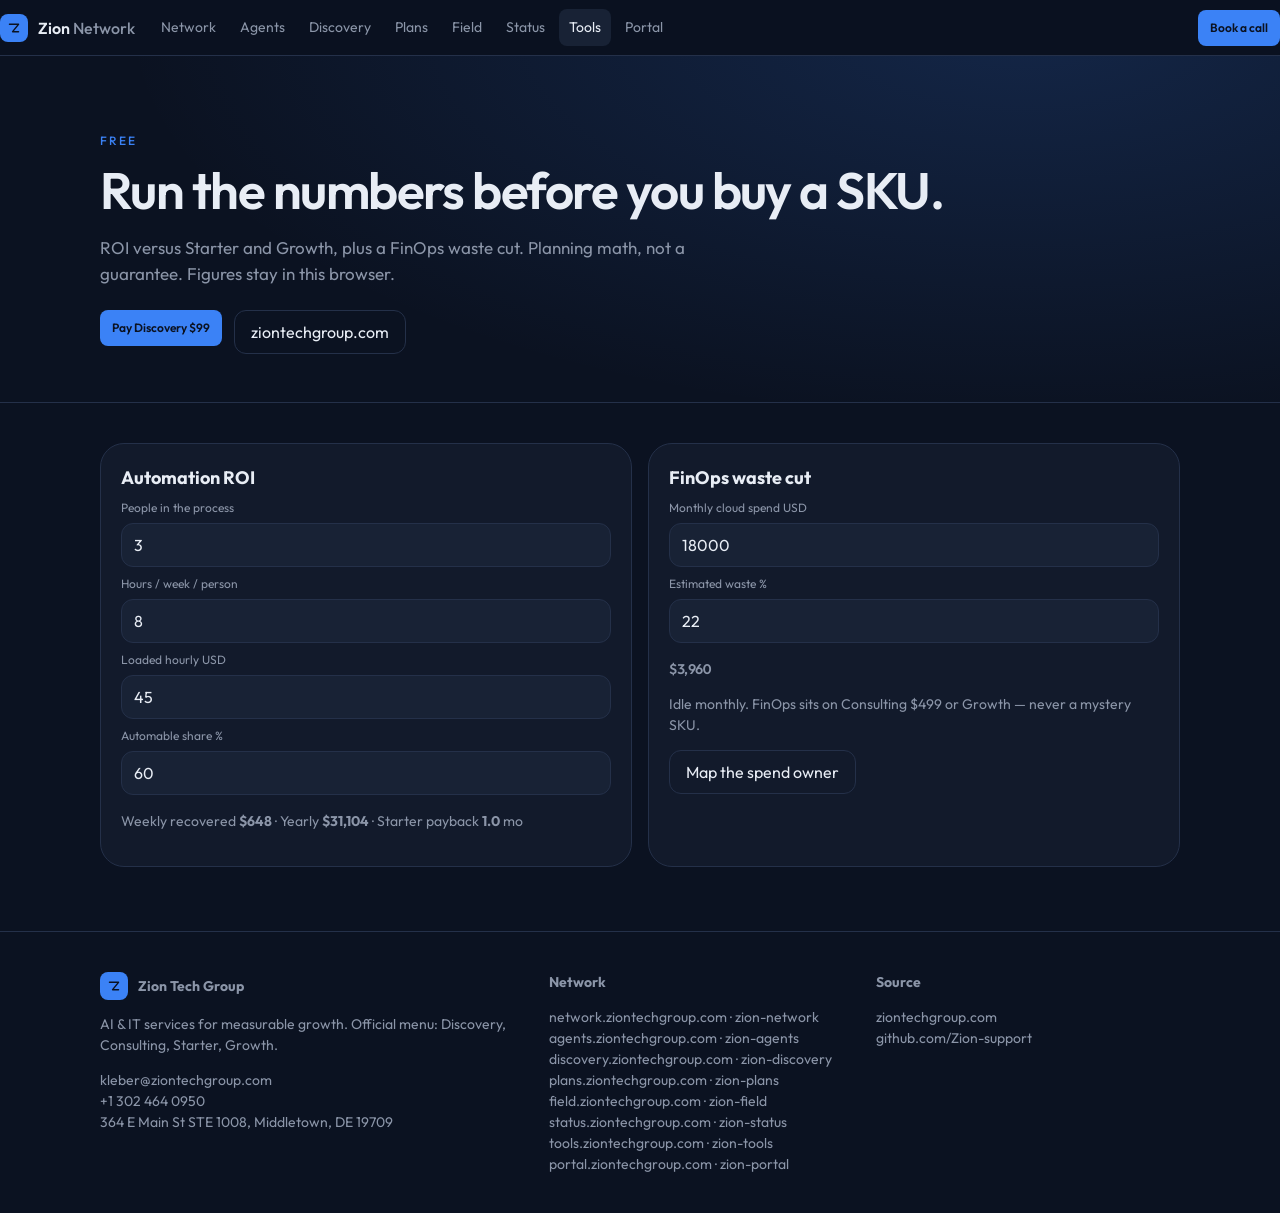
==== index.html @ a5b5c7e8 "Publish zion-tools GitHub Pages site and network interlinks." ====
<!DOCTYPE html>
<html lang="en">
<head>
  <meta charset="utf-8"/>
  <meta name="viewport" content="width=device-width, initial-scale=1"/>
  <title>Zion Tools · Zion Tech Group</title>
  <meta name="description" content="ROI versus Starter and Growth, plus a FinOps waste cut. Planning math, not a guarantee. Figures stay in this browser."/>
  <meta name="theme-color" content="#0b1221"/>
  <link rel="icon" href="./favicon.svg"/>
  <link rel="preconnect" href="https://fonts.googleapis.com"/>
  <link rel="stylesheet" href="https://fonts.googleapis.com/css2?family=IBM+Plex+Mono:wght@400;500&family=Outfit:wght@400;500;600&display=swap"/>
  <link rel="stylesheet" href="./assets/zion.css"/>
  <link rel="canonical" href="https://tools.ziontechgroup.com/"/>
</head>
<body>
<header class="top">
  <a class="brand" href="https://ziontechgroup.com/zion-network/"><span class="z" aria-hidden="true"><svg viewBox="0 0 32 32" fill="none"><path d="M8 9.5h16l-10.5 13H24" stroke="#0b1221" stroke-width="2.6" stroke-linejoin="round" stroke-linecap="round"/></svg></span><span>Zion <span style="color:var(--muted);font-weight:500">Network</span></span></a>
  <nav class="nav"><a class="" href="https://ziontechgroup.com/zion-network/">Network</a>
<a class="" href="https://ziontechgroup.com/zion-agents/">Agents</a>
<a class="" href="https://ziontechgroup.com/zion-discovery/">Discovery</a>
<a class="" href="https://ziontechgroup.com/zion-plans/">Plans</a>
<a class="" href="https://ziontechgroup.com/zion-field/">Field</a>
<a class="" href="https://ziontechgroup.com/zion-status/">Status</a>
<a class="active" href="https://ziontechgroup.com/zion-tools/">Tools</a>
<a class="" href="https://ziontechgroup.com/zion-portal/">Portal</a></nav>
  <span class="spacer"></span>
  <a class="cta" href="https://calendly.com/kleber-ziontechgroup" target="_blank" rel="noreferrer">Book a call</a>
</header>
<main>
  <section class="hero"><div class="wrap">
    <p class="kicker">Free</p>
    <h1>Run the numbers before you buy a SKU.</h1>
    <p class="lead">ROI versus Starter and Growth, plus a FinOps waste cut. Planning math, not a guarantee. Figures stay in this browser.</p>
    <div class="row">
      <a class="cta" href="https://buy.stripe.com/8x214o8NW35l5Xp3hm4ZG0b" target="_blank" rel="noreferrer">Pay Discovery $99</a>
      <a class="ghost" href="https://ziontechgroup.com" target="_blank" rel="noreferrer">ziontechgroup.com</a>
    </div>
  </div></section>
  <div class="wrap">
        <section class="grid g-2">
          <article class="card">
            <h3>Automation ROI</h3>
            <label>People in the process</label><input id="people" type="number" value="3"/>
            <label style="margin-top:8px">Hours / week / person</label><input id="hours" type="number" value="8"/>
            <label style="margin-top:8px">Loaded hourly USD</label><input id="rate" type="number" value="45"/>
            <label style="margin-top:8px">Automable share %</label><input id="cover" type="number" value="60"/>
            <p style="margin-top:16px">Weekly recovered <strong id="weekly">$648</strong> · Yearly <strong id="yearly">$31,104</strong> · Starter payback <strong id="payback">1.0</strong> mo</p>
          </article>
          <article class="card">
            <h3>FinOps waste cut</h3>
            <label>Monthly cloud spend USD</label><input id="spend" type="number" value="18000"/>
            <label style="margin-top:8px">Estimated waste %</label><input id="waste" type="number" value="22"/>
            <p class="price" id="idle" style="margin-top:16px">$3,960</p>
            <p>Idle monthly. FinOps sits on Consulting $499 or Growth — never a mystery SKU.</p>
            <a class="ghost" href="https://zion-support.github.io/zion-discovery/">Map the spend owner</a>
          </article>
        </section></div>
</main>
<footer><div class="wrap footgrid">
  <div>
    <div class="brand"><span class="z" aria-hidden="true"><svg viewBox="0 0 32 32" fill="none"><path d="M8 9.5h16l-10.5 13H24" stroke="#0b1221" stroke-width="2.6" stroke-linejoin="round" stroke-linecap="round"/></svg></span><strong>Zion Tech Group</strong></div>
    <p>AI & IT services for measurable growth. Official menu: Discovery, Consulting, Starter, Growth.</p>
    <p><a href="mailto:kleber@ziontechgroup.com">kleber@ziontechgroup.com</a><br>+1 302 464 0950<br>364 E Main St STE 1008, Middletown, DE 19709</p>
  </div>
  <div><strong>Network</strong><p><a href="https://ziontechgroup.com/zion-network/">network.ziontechgroup.com</a> · <a href="https://ziontechgroup.com/zion-network/">zion-network</a><br><a href="https://ziontechgroup.com/zion-agents/">agents.ziontechgroup.com</a> · <a href="https://ziontechgroup.com/zion-agents/">zion-agents</a><br><a href="https://ziontechgroup.com/zion-discovery/">discovery.ziontechgroup.com</a> · <a href="https://ziontechgroup.com/zion-discovery/">zion-discovery</a><br><a href="https://ziontechgroup.com/zion-plans/">plans.ziontechgroup.com</a> · <a href="https://ziontechgroup.com/zion-plans/">zion-plans</a><br><a href="https://ziontechgroup.com/zion-field/">field.ziontechgroup.com</a> · <a href="https://ziontechgroup.com/zion-field/">zion-field</a><br><a href="https://ziontechgroup.com/zion-status/">status.ziontechgroup.com</a> · <a href="https://ziontechgroup.com/zion-status/">zion-status</a><br><a href="https://ziontechgroup.com/zion-tools/">tools.ziontechgroup.com</a> · <a href="https://ziontechgroup.com/zion-tools/">zion-tools</a><br><a href="https://ziontechgroup.com/zion-portal/">portal.ziontechgroup.com</a> · <a href="https://ziontechgroup.com/zion-portal/">zion-portal</a></p></div>
  <div><strong>Source</strong><p><a href="https://ziontechgroup.com">ziontechgroup.com</a><br>
  <a href="https://github.com/Zion-support">github.com/Zion-support</a></p></div>
</div></footer>
<script src="./assets/zion.js"></script>
</body>
</html>
---- assets/zion.css ----
:root {
  --bg: #0b1221;
  --surface: #121a2b;
  --elevated: #182235;
  --fg: #e8edf5;
  --muted: #8b95a8;
  --subtle: #6b7589;
  --accent: #3b82f6;
  --accent-fg: #0b1221;
  --border: #243049;
  --ok: #3d9a7a;
  --warn: #c4a35a;
  --radius: 16px;
  --font: "Outfit", ui-sans-serif, system-ui, sans-serif;
  --mono: "IBM Plex Mono", ui-monospace, monospace;
}
* { box-sizing: border-box; }
html, body { margin: 0; background: var(--bg); color: var(--fg); font-family: var(--font); line-height: 1.5; }
a { color: inherit; text-decoration: none; }
a:hover { color: var(--fg); }
img { max-width: 100%; }
button, [role="button"] { cursor: pointer; font-family: inherit; }
.wrap { max-width: 1120px; margin: 0 auto; padding: 0 20px; }
.top {
  position: sticky; top: 0; z-index: 20;
  display: flex; align-items: center; gap: 16px;
  height: 56px; border-bottom: 1px solid var(--border);
  background: color-mix(in oklab, var(--bg) 90%, transparent);
  backdrop-filter: blur(10px);
}
.brand { display: flex; align-items: center; gap: 10px; font-weight: 600; }
.brand .z {
  width: 28px; height: 28px; border-radius: 8px; background: var(--accent);
  display: grid; place-items: center;
}
.brand .z svg { width: 18px; height: 18px; }
.nav { display: flex; gap: 4px; flex-wrap: wrap; }
.nav a {
  color: var(--muted); font-size: 14px; padding: 8px 10px; border-radius: 8px;
}
.nav a:hover, .nav a.active { color: var(--fg); background: var(--elevated); }
.spacer { margin-left: auto; }
.lang, .cta {
  height: 36px; border-radius: 8px; border: 1px solid var(--border);
  background: transparent; color: var(--muted); padding: 0 12px; font-size: 12px;
}
.cta { background: var(--accent); color: var(--accent-fg); border: 0; font-weight: 600; display: inline-flex; align-items: center; }
.hero {
  padding: 64px 0 48px;
  border-bottom: 1px solid var(--border);
  background: radial-gradient(900px 400px at 80% -10%, color-mix(in oklab, var(--accent) 18%, transparent), transparent);
}
.kicker { color: var(--accent); font-size: 12px; letter-spacing: 0.16em; text-transform: uppercase; font-weight: 500; }
h1 { font-size: clamp(2rem, 4vw, 3.4rem); line-height: 1.1; letter-spacing: -0.03em; margin: 12px 0; font-weight: 600; }
.lead { max-width: 640px; color: var(--muted); font-size: 17px; }
.row { display: flex; flex-wrap: wrap; gap: 12px; margin-top: 24px; }
.grid { display: grid; gap: 16px; margin: 40px 0; }
.g-2 { grid-template-columns: repeat(auto-fit, minmax(240px, 1fr)); }
.g-3 { grid-template-columns: repeat(auto-fit, minmax(220px, 1fr)); }
.g-4 { grid-template-columns: repeat(auto-fit, minmax(200px, 1fr)); }
.card {
  background: var(--surface); border: 1px solid var(--border);
  border-radius: 24px; padding: 20px;
}
.card h3 { margin: 0 0 8px; font-size: 18px; }
.card p, .card li { color: var(--muted); font-size: 14px; }
.price { font-size: 32px; font-weight: 600; letter-spacing: -0.03em; font-variant-numeric: tabular-nums; }
.badge {
  display: inline-flex; align-items: center; gap: 6px;
  border: 1px solid var(--border); border-radius: 999px;
  padding: 4px 10px; font-size: 12px; color: var(--muted);
}
.badge.ok { color: var(--ok); border-color: color-mix(in oklab, var(--ok) 30%, transparent); }
.dot { width: 6px; height: 6px; border-radius: 99px; background: var(--ok); }
footer { border-top: 1px solid var(--border); margin-top: 64px; padding: 40px 0 24px; color: var(--muted); font-size: 14px; }
footer a { color: var(--muted); }
footer a:hover { color: var(--fg); }
.footgrid { display: grid; gap: 24px; grid-template-columns: 1.4fr 1fr 1fr; }
label { display: block; font-size: 12px; color: var(--muted); margin-bottom: 6px; }
input, select, textarea {
  width: 100%; height: 44px; border-radius: 12px; border: 1px solid var(--border);
  background: var(--elevated); color: var(--fg); padding: 0 12px; font: inherit;
}
textarea { height: 96px; padding: 10px 12px; }
.mono { font-family: var(--mono); font-size: 12px; color: var(--subtle); }
table { width: 100%; border-collapse: collapse; font-size: 14px; }
th { text-align: left; font-size: 12px; color: var(--subtle); text-transform: uppercase; letter-spacing: 0.08em; padding: 12px 16px; }
td { padding: 12px 16px; border-top: 1px solid var(--border); }
.tablewrap { overflow: auto; border: 1px solid var(--border); border-radius: 24px; }
.actions { display: flex; flex-wrap: wrap; gap: 8px; margin-top: 16px; }
.ghost { background: transparent; color: var(--fg); border: 1px solid var(--border); height: 44px; border-radius: 12px; padding: 0 16px; display: inline-flex; align-items: center; }
@media (max-width: 800px) {
  .nav { display: none; }
  .footgrid { grid-template-columns: 1fr; }
  .top { padding: 0 8px; }
}
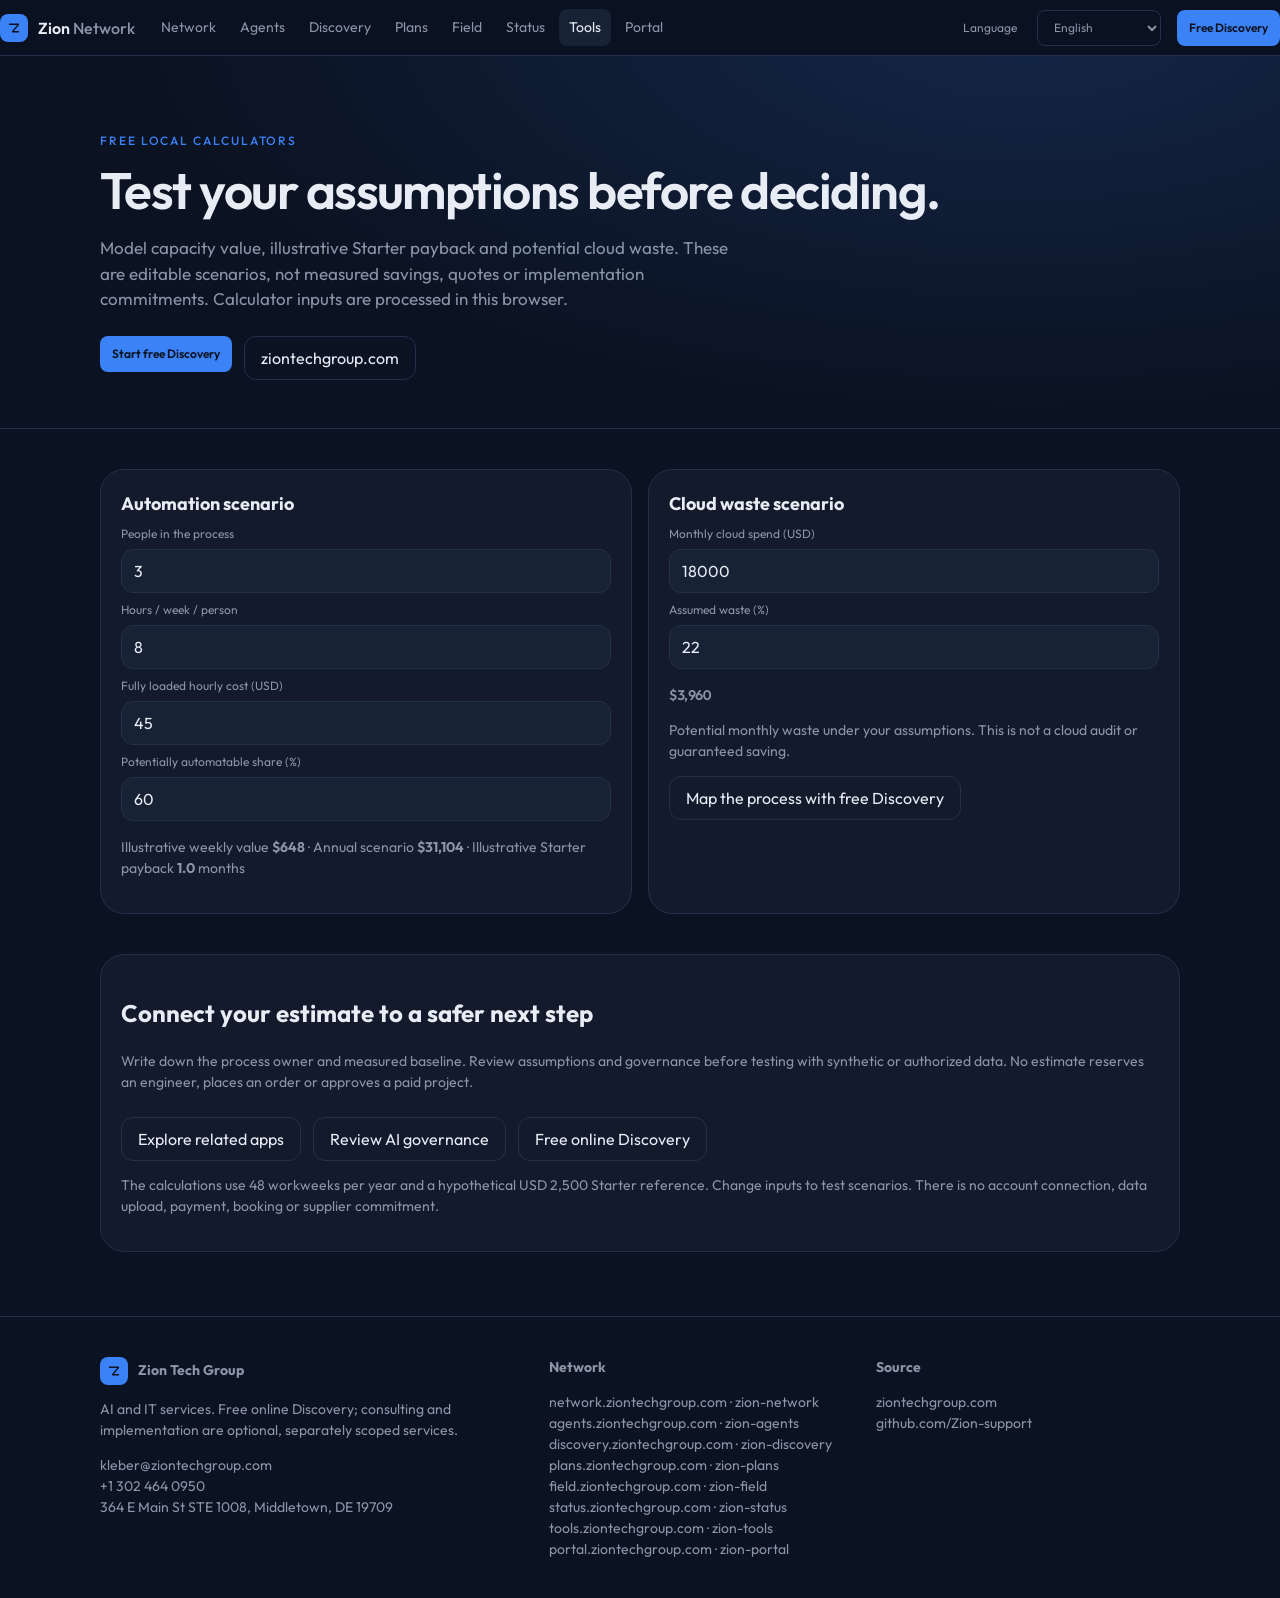
==== commit 5fa8d176: "content(tools): localize calculators in five languages and align free Discovery CTA" ====
--- a/index.html
+++ b/index.html
@@ -4,7 +4,7 @@
   <meta charset="utf-8"/>
   <meta name="viewport" content="width=device-width, initial-scale=1"/>
   <title>Zion Tools · Zion Tech Group</title>
-  <meta name="description" content="ROI versus Starter and Growth, plus a FinOps waste cut. Planning math, not a guarantee. Figures stay in this browser."/>
+  <meta name="description" content="Free browser-based automation and cloud-cost scenario calculators. Five-language navigation, related tools and free online Discovery; illustrative values only."/>
   <meta name="theme-color" content="#0b1221"/>
   <link rel="icon" href="./favicon.svg"/>
   <link rel="preconnect" href="https://fonts.googleapis.com"/>
@@ -24,48 +24,90 @@
 <a class="active" href="https://ziontechgroup.com/zion-tools/">Tools</a>
 <a class="" href="https://ziontechgroup.com/zion-portal/">Portal</a></nav>
   <span class="spacer"></span>
-  <a class="cta" href="https://calendly.com/kleber-ziontechgroup" target="_blank" rel="noreferrer">Book a call</a>
+  <label for="zion-language" id="zion-language-label" style="margin:0 4px 0 0"><span data-i18n="language">Language</span></label>
+  <select class="lang" id="zion-language" aria-labelledby="zion-language-label" style="width:auto;min-width:124px" autocomplete="off">
+    <option value="en">English</option><option value="pt">Português</option><option value="es">Español</option><option value="fr">Français</option><option value="de">Deutsch</option>
+  </select>
+  <a class="cta" href="https://ziontechgroup.com/discovery/" data-i18n="navDiscovery">Free Discovery</a>
 </header>
 <main>
   <section class="hero"><div class="wrap">
-    <p class="kicker">Free</p>
-    <h1>Run the numbers before you buy a SKU.</h1>
-    <p class="lead">ROI versus Starter and Growth, plus a FinOps waste cut. Planning math, not a guarantee. Figures stay in this browser.</p>
+    <p class="kicker" data-i18n="kicker">Free local calculators</p>
+    <h1 data-i18n="heading">Test your assumptions before deciding.</h1>
+    <p class="lead" data-i18n="intro">Model capacity value, illustrative Starter payback and potential cloud waste. These are editable scenarios, not measured savings, quotes or implementation commitments. Calculator inputs are processed in this browser.</p>
     <div class="row">
-      <a class="cta" href="https://buy.stripe.com/8x214o8NW35l5Xp3hm4ZG0b" target="_blank" rel="noreferrer">Pay Discovery $99</a>
+      <a class="cta" href="https://ziontechgroup.com/discovery/" data-i18n="startDiscovery">Start free Discovery</a>
       <a class="ghost" href="https://ziontechgroup.com" target="_blank" rel="noreferrer">ziontechgroup.com</a>
     </div>
   </div></section>
   <div class="wrap">
         <section class="grid g-2">
           <article class="card">
-            <h3>Automation ROI</h3>
-            <label>People in the process</label><input id="people" type="number" value="3"/>
-            <label style="margin-top:8px">Hours / week / person</label><input id="hours" type="number" value="8"/>
-            <label style="margin-top:8px">Loaded hourly USD</label><input id="rate" type="number" value="45"/>
-            <label style="margin-top:8px">Automable share %</label><input id="cover" type="number" value="60"/>
-            <p style="margin-top:16px">Weekly recovered <strong id="weekly">$648</strong> · Yearly <strong id="yearly">$31,104</strong> · Starter payback <strong id="payback">1.0</strong> mo</p>
+            <h3 data-i18n="roiTitle">Automation scenario</h3>
+            <label for="people" data-i18n="people">People in the process</label><input id="people" type="number" value="3"/>
+            <label for="hours" style="margin-top:8px" data-i18n="hours">Hours / week / person</label><input id="hours" type="number" value="8"/>
+            <label for="rate" style="margin-top:8px" data-i18n="rate">Fully loaded hourly cost (USD)</label><input id="rate" type="number" value="45"/>
+            <label for="cover" style="margin-top:8px" data-i18n="cover">Potentially automatable share (%)</label><input id="cover" type="number" value="60"/>
+            <p style="margin-top:16px"><span data-i18n="weekly">Illustrative weekly value</span> <strong id="weekly">$648</strong> · <span data-i18n="yearly">Annual scenario</span> <strong id="yearly">$31,104</strong> · <span data-i18n="payback">Illustrative Starter payback</span> <strong id="payback">1.0</strong> <span data-i18n="months">months</span></p>
           </article>
           <article class="card">
-            <h3>FinOps waste cut</h3>
-            <label>Monthly cloud spend USD</label><input id="spend" type="number" value="18000"/>
-            <label style="margin-top:8px">Estimated waste %</label><input id="waste" type="number" value="22"/>
+            <h3 data-i18n="finTitle">Cloud waste scenario</h3>
+            <label for="spend" data-i18n="spend">Monthly cloud spend (USD)</label><input id="spend" type="number" value="18000"/>
+            <label for="waste" style="margin-top:8px" data-i18n="waste">Assumed waste (%)</label><input id="waste" type="number" value="22"/>
             <p class="price" id="idle" style="margin-top:16px">$3,960</p>
-            <p>Idle monthly. FinOps sits on Consulting $499 or Growth — never a mystery SKU.</p>
-            <a class="ghost" href="https://zion-support.github.io/zion-discovery/">Map the spend owner</a>
+            <p data-i18n="cloudNote">Potential monthly waste under your assumptions. This is not a cloud audit or guaranteed saving.</p>
+            <a class="ghost" href="https://ziontechgroup.com/discovery/" data-i18n="mapOwner">Map the process with free Discovery</a>
           </article>
-        </section></div>
+        </section>
+    <section class="card" aria-labelledby="next-steps-title" style="margin:0 0 32px">
+      <h2 id="next-steps-title" data-i18n="nextTitle">Connect your estimate to a safer next step</h2>
+      <p data-i18n="nextBody">Write down the process owner and measured baseline. Review assumptions and governance before testing with synthetic or authorized data. No estimate reserves an engineer, places an order or approves a paid project.</p>
+      <div class="row">
+        <a class="ghost" href="https://ziontechgroup.com/apps/network.html" data-i18n="networkGuide">Explore related apps</a>
+        <a class="ghost" href="https://ziontechgroup.com/ai-governance-checklist/" data-i18n="governance">Review AI governance</a>
+        <a class="ghost" href="https://ziontechgroup.com/discovery/" data-i18n="freeDiscovery">Free online Discovery</a>
+      </div>
+      <p data-i18n="limits">The calculations use 48 workweeks per year and a hypothetical USD 2,500 Starter reference. Change inputs to test scenarios. There is no account connection, data upload, payment, booking or supplier commitment.</p>
+    </section>
+  </div>
 </main>
 <footer><div class="wrap footgrid">
   <div>
     <div class="brand"><span class="z" aria-hidden="true"><svg viewBox="0 0 32 32" fill="none"><path d="M8 9.5h16l-10.5 13H24" stroke="#0b1221" stroke-width="2.6" stroke-linejoin="round" stroke-linecap="round"/></svg></span><strong>Zion Tech Group</strong></div>
-    <p>AI & IT services for measurable growth. Official menu: Discovery, Consulting, Starter, Growth.</p>
+    <p data-i18n="footer">AI and IT services. Free online Discovery; consulting and implementation are optional, separately scoped services.</p>
     <p><a href="mailto:kleber@ziontechgroup.com">kleber@ziontechgroup.com</a><br>+1 302 464 0950<br>364 E Main St STE 1008, Middletown, DE 19709</p>
   </div>
-  <div><strong>Network</strong><p><a href="https://ziontechgroup.com/zion-network/">network.ziontechgroup.com</a> · <a href="https://ziontechgroup.com/zion-network/">zion-network</a><br><a href="https://ziontechgroup.com/zion-agents/">agents.ziontechgroup.com</a> · <a href="https://ziontechgroup.com/zion-agents/">zion-agents</a><br><a href="https://ziontechgroup.com/zion-discovery/">discovery.ziontechgroup.com</a> · <a href="https://ziontechgroup.com/zion-discovery/">zion-discovery</a><br><a href="https://ziontechgroup.com/zion-plans/">plans.ziontechgroup.com</a> · <a href="https://ziontechgroup.com/zion-plans/">zion-plans</a><br><a href="https://ziontechgroup.com/zion-field/">field.ziontechgroup.com</a> · <a href="https://ziontechgroup.com/zion-field/">zion-field</a><br><a href="https://ziontechgroup.com/zion-status/">status.ziontechgroup.com</a> · <a href="https://ziontechgroup.com/zion-status/">zion-status</a><br><a href="https://ziontechgroup.com/zion-tools/">tools.ziontechgroup.com</a> · <a href="https://ziontechgroup.com/zion-tools/">zion-tools</a><br><a href="https://ziontechgroup.com/zion-portal/">portal.ziontechgroup.com</a> · <a href="https://ziontechgroup.com/zion-portal/">zion-portal</a></p></div>
-  <div><strong>Source</strong><p><a href="https://ziontechgroup.com">ziontechgroup.com</a><br>
+  <div><strong data-i18n="networkFooter">Network</strong><p><a href="https://ziontechgroup.com/zion-network/">network.ziontechgroup.com</a> · <a href="https://ziontechgroup.com/zion-network/">zion-network</a><br><a href="https://ziontechgroup.com/zion-agents/">agents.ziontechgroup.com</a> · <a href="https://ziontechgroup.com/zion-agents/">zion-agents</a><br><a href="https://ziontechgroup.com/zion-discovery/">discovery.ziontechgroup.com</a> · <a href="https://ziontechgroup.com/zion-discovery/">zion-discovery</a><br><a href="https://ziontechgroup.com/zion-plans/">plans.ziontechgroup.com</a> · <a href="https://ziontechgroup.com/zion-plans/">zion-plans</a><br><a href="https://ziontechgroup.com/zion-field/">field.ziontechgroup.com</a> · <a href="https://ziontechgroup.com/zion-field/">zion-field</a><br><a href="https://ziontechgroup.com/zion-status/">status.ziontechgroup.com</a> · <a href="https://ziontechgroup.com/zion-status/">zion-status</a><br><a href="https://ziontechgroup.com/zion-tools/">tools.ziontechgroup.com</a> · <a href="https://ziontechgroup.com/zion-tools/">zion-tools</a><br><a href="https://ziontechgroup.com/zion-portal/">portal.ziontechgroup.com</a> · <a href="https://ziontechgroup.com/zion-portal/">zion-portal</a></p></div>
+  <div><strong data-i18n="sourceFooter">Source</strong><p><a href="https://ziontechgroup.com">ziontechgroup.com</a><br>
   <a href="https://github.com/Zion-support">github.com/Zion-support</a></p></div>
 </div></footer>
+<script>
+(function () {
+  "use strict";
+  const dictionary = {"en":{"language":"Language","navDiscovery":"Free Discovery","startDiscovery":"Start free Discovery","kicker":"Free local calculators","heading":"Test your assumptions before deciding.","intro":"Model capacity value, illustrative Starter payback and potential cloud waste. These are editable scenarios, not measured savings, quotes or implementation commitments. Calculator inputs are processed in this browser.","roiTitle":"Automation scenario","finTitle":"Cloud waste scenario","people":"People in the process","hours":"Hours / week / person","rate":"Fully loaded hourly cost (USD)","cover":"Potentially automatable share (%)","spend":"Monthly cloud spend (USD)","waste":"Assumed waste (%)","weekly":"Illustrative weekly value","yearly":"Annual scenario","payback":"Illustrative Starter payback","months":"months","cloudNote":"Potential monthly waste under your assumptions. This is not a cloud audit or guaranteed saving.","mapOwner":"Map the process with free Discovery","nextTitle":"Connect your estimate to a safer next step","nextBody":"Write down the process owner and measured baseline. Review assumptions and governance before testing with synthetic or authorized data. No estimate reserves an engineer, places an order or approves a paid project.","networkGuide":"Explore related apps","governance":"Review AI governance","freeDiscovery":"Free online Discovery","limits":"The calculations use 48 workweeks per year and a hypothetical USD 2,500 Starter reference. Change inputs to test scenarios. There is no account connection, data upload, payment, booking or supplier commitment.","footer":"AI and IT services. Free online Discovery; consulting and implementation are optional, separately scoped services.","networkFooter":"Network","sourceFooter":"Source"},"pt":{"language":"Idioma","navDiscovery":"Discovery grátis","startDiscovery":"Iniciar Discovery grátis","kicker":"Calculadoras locais gratuitas","heading":"Teste suas premissas antes de decidir.","intro":"Simule o valor de capacidade, o retorno hipotético do plano Starter e o desperdício de nuvem. São cenários ajustáveis, não economias medidas, orçamentos ou compromissos. Os dados são calculados neste navegador.","roiTitle":"Cenário de automação","finTitle":"Cenário de desperdício em nuvem","people":"Pessoas no processo","hours":"Horas por semana por pessoa","rate":"Custo horário total (USD)","cover":"Parcela potencialmente automatizável (%)","spend":"Gasto mensal em nuvem (USD)","waste":"Desperdício presumido (%)","weekly":"Valor semanal ilustrativo","yearly":"Cenário anual","payback":"Retorno hipotético do Starter","months":"meses","cloudNote":"Possível desperdício mensal conforme suas premissas. Não é auditoria de nuvem nem economia garantida.","mapOwner":"Mapear o processo no Discovery gratuito","nextTitle":"Transforme a estimativa em uma próxima etapa segura","nextBody":"Registre o responsável e a linha de base medida. Revise premissas e governança antes de testar com dados sintéticos ou autorizados. Nenhuma estimativa reserva técnico, realiza compras ou aprova projeto pago.","networkGuide":"Explorar apps relacionados","governance":"Revisar governança de IA","freeDiscovery":"Discovery online grátis","limits":"O cálculo usa 48 semanas de trabalho por ano e a referência hipotética de US$ 2.500 do Starter. Ajuste os parâmetros. Não há conexão com contas, envio de dados, pagamento, reserva ou compromisso de fornecedor.","footer":"Serviços de IA e TI. Discovery online gratuito; consultoria e implementação são opcionais e contratadas separadamente.","networkFooter":"Rede","sourceFooter":"Código-fonte"},"es":{"language":"Idioma","navDiscovery":"Discovery gratuito","startDiscovery":"Iniciar Discovery gratis","kicker":"Calculadoras locales gratuitas","heading":"Compruebe sus supuestos antes de decidir.","intro":"Modele el valor de capacidad, el retorno hipotético de Starter y el posible desperdicio en la nube. Son escenarios editables, no ahorros medidos, presupuestos ni compromisos. Los cálculos se realizan en este navegador.","roiTitle":"Escenario de automatización","finTitle":"Escenario de desperdicio en la nube","people":"Personas en el proceso","hours":"Horas semanales por persona","rate":"Costo horario total (USD)","cover":"Porcentaje potencialmente automatizable (%)","spend":"Gasto mensual en la nube (USD)","waste":"Desperdicio supuesto (%)","weekly":"Valor semanal ilustrativo","yearly":"Escenario anual","payback":"Retorno hipotético de Starter","months":"meses","cloudNote":"Posible desperdicio mensual según sus supuestos. No es una auditoría ni ahorro garantizado.","mapOwner":"Mapear el proceso con Discovery gratuito","nextTitle":"Conecte la estimación con un siguiente paso seguro","nextBody":"Identifique al responsable y una línea base medida. Revise los supuestos y la gobernanza antes de probar con datos sintéticos o autorizados. Ninguna estimación reserva técnicos, compra ni aprueba un proyecto de pago.","networkGuide":"Explorar apps relacionados","governance":"Revisar la gobernanza de IA","freeDiscovery":"Discovery en línea gratuito","limits":"Los cálculos utilizan 48 semanas laborales al año y una referencia hipotética de Starter de USD 2.500. Ajuste los datos para probar escenarios. No se conectan cuentas ni se envían datos, pagos, reservas o compromisos.","footer":"Servicios de IA y TI. Discovery en línea gratuito; consultoría e implementación son opcionales y se contratan por separado.","networkFooter":"Red","sourceFooter":"Código fuente"},"fr":{"language":"Langue","navDiscovery":"Discovery gratuit","startDiscovery":"Lancer le Discovery gratuit","kicker":"Calculateurs locaux gratuits","heading":"Testez vos hypothèses avant de décider.","intro":"Modélisez la valeur potentielle, le délai de retour hypothétique de Starter et le gaspillage cloud possible. Ce sont des scénarios modifiables, ni économies mesurées, ni devis, ni engagements. Les calculs restent dans ce navigateur.","roiTitle":"Scénario d’automatisation","finTitle":"Scénario de gaspillage cloud","people":"Personnes concernées","hours":"Heures par semaine et par personne","rate":"Coût horaire chargé (USD)","cover":"Part potentiellement automatisable (%)","spend":"Dépense cloud mensuelle (USD)","waste":"Gaspillage supposé (%)","weekly":"Valeur hebdomadaire indicative","yearly":"Scénario annuel","payback":"Retour hypothétique de Starter","months":"mois","cloudNote":"Gaspillage mensuel potentiel selon vos hypothèses. Ce n’est ni un audit cloud ni une économie garantie.","mapOwner":"Cartographier le processus avec le Discovery gratuit","nextTitle":"Transformez l’estimation en étape plus sûre","nextBody":"Identifiez un responsable et une référence mesurée. Vérifiez les hypothèses et la gouvernance avant tout essai avec des données fictives ou autorisées. Aucun calcul ne réserve un technicien, ne commande ni n’approuve un projet payant.","networkGuide":"Explorer les apps associées","governance":"Vérifier la gouvernance IA","freeDiscovery":"Discovery en ligne gratuit","limits":"Le calcul suppose 48 semaines de travail par an et un Starter hypothétique à 2 500 USD. Ajustez les entrées pour tester des scénarios. Aucun accès au compte, transfert de données, paiement, réservation ou engagement fournisseur.","footer":"Services IA et IT. Discovery en ligne gratuit ; conseil et déploiement facultatifs, avec périmètre distinct.","networkFooter":"Réseau","sourceFooter":"Code source"},"de":{"language":"Sprache","navDiscovery":"Kostenloses Discovery","startDiscovery":"Kostenloses Discovery starten","kicker":"Kostenlose lokale Rechner","heading":"Prüfen Sie Annahmen vor der Entscheidung.","intro":"Modellieren Sie Kapazitätswerte, eine hypothetische Starter-Amortisation und mögliche Cloud-Verschwendung. Dies sind veränderbare Szenarien, keine gemessenen Einsparungen, Angebote oder Zusagen. Die Berechnung erfolgt in diesem Browser.","roiTitle":"Automatisierungsszenario","finTitle":"Cloud-Verschwendungsszenario","people":"Personen im Prozess","hours":"Stunden pro Woche und Person","rate":"Vollkosten je Stunde (USD)","cover":"Potenziell automatisierbarer Anteil (%)","spend":"Monatliche Cloud-Ausgaben (USD)","waste":"Angenommene Verschwendung (%)","weekly":"Illustrativer Wochenwert","yearly":"Jahresszenario","payback":"Hypothetische Starter-Amortisation","months":"Monate","cloudNote":"Mögliche monatliche Verschwendung gemäß Annahmen. Kein Cloud-Audit und keine garantierte Einsparung.","mapOwner":"Prozess mit kostenlosem Discovery erfassen","nextTitle":"Von der Schätzung zum sicheren nächsten Schritt","nextBody":"Notieren Sie Prozessverantwortliche und eine gemessene Ausgangsbasis. Prüfen Sie Annahmen und Governance vor Tests mit synthetischen oder genehmigten Daten. Keine Schätzung reserviert Techniker, bestellt Leistungen oder genehmigt ein bezahltes Projekt.","networkGuide":"Verwandte Apps ansehen","governance":"KI-Governance prüfen","freeDiscovery":"Kostenloses Online-Discovery","limits":"Berechnungen verwenden 48 Arbeitswochen pro Jahr und einen hypothetischen Starter-Referenzwert von 2.500 USD. Passen Sie die Eingaben an. Keine Kontoverbindung, Datenübermittlung, Zahlung, Buchung oder Lieferantenzusage.","footer":"KI- und IT-Services. Kostenloses Online-Discovery; Beratung und Umsetzung sind optional und werden separat vereinbart.","networkFooter":"Netzwerk","sourceFooter":"Quellcode"}};
+  const picker = document.getElementById("zion-language");
+  function apply(locale) {
+    const lang = Object.prototype.hasOwnProperty.call(dictionary, locale) ? locale : "en";
+    document.documentElement.lang = lang === "pt" ? "pt-BR" : lang;
+    picker.value = lang;
+    document.querySelectorAll("[data-i18n]").forEach((node) => {
+      const key = node.getAttribute("data-i18n");
+      if (Object.prototype.hasOwnProperty.call(dictionary[lang], key)) {
+        node.textContent = dictionary[lang][key];
+      }
+    });
+    document.title = "Zion Tools — " + dictionary[lang].heading;
+  }
+  const lang = new URLSearchParams(location.search).get("lang") || "en";
+  apply(lang);
+  picker.addEventListener("change", () => {
+    const url = new URL(location.href);
+    url.searchParams.set("lang", picker.value);
+    history.replaceState(null, "", url.pathname + url.search + url.hash);
+    apply(picker.value);
+  });
+})();
+</script>
 <script src="./assets/zion.js"></script>
 </body>
 </html>
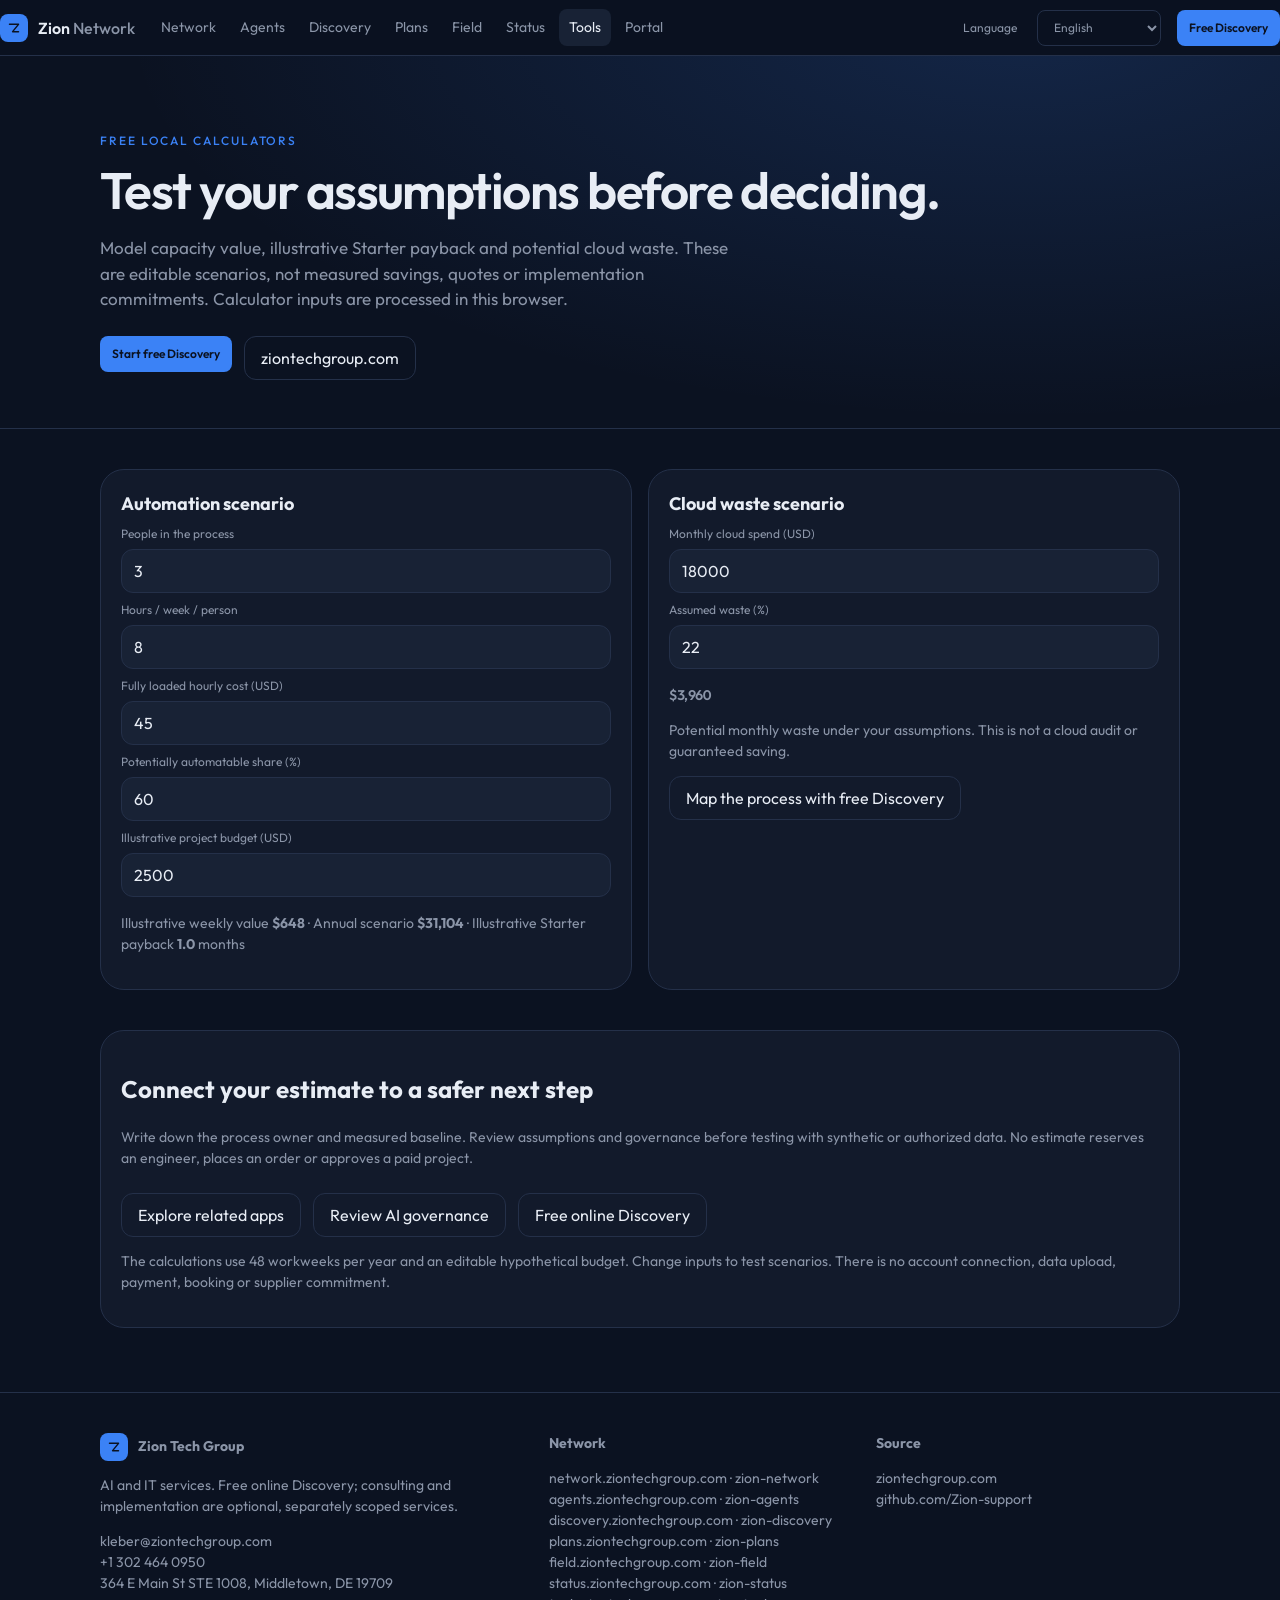
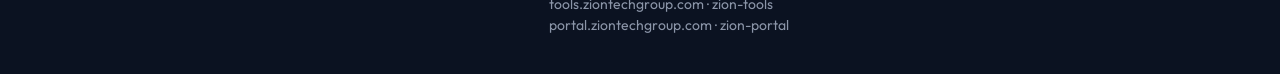
==== commit 491f28a9: "fix(tools): accessible five-language navigation and editable scenario budget" ====
--- a/index.html
+++ b/index.html
@@ -10,25 +10,36 @@
   <link rel="preconnect" href="https://fonts.googleapis.com"/>
   <link rel="stylesheet" href="https://fonts.googleapis.com/css2?family=IBM+Plex+Mono:wght@400;500&family=Outfit:wght@400;500;600&display=swap"/>
   <link rel="stylesheet" href="./assets/zion.css"/>
+<style>
+:focus-visible {outline:3px solid #7dd3fc;outline-offset:3px}
+@media(max-width:1100px){
+ .top{height:auto;min-height:56px;flex-wrap:wrap;padding:10px 12px;gap:8px}
+ .top .nav{order:3;flex-basis:100%;width:100%;overflow-x:auto;flex-wrap:nowrap;white-space:nowrap;padding-bottom:4px}
+ .top .nav a{flex-shrink:0}
+ .top .spacer{margin-left:auto}
+ .hero{padding:32px 0}
+}
+@media(max-width:480px){.top .brand{font-size:14px}.top .lang{min-width:110px!important}.footgrid{grid-template-columns:1fr}}
+</style>
   <link rel="canonical" href="https://tools.ziontechgroup.com/"/>
 </head>
 <body>
 <header class="top">
   <a class="brand" href="https://ziontechgroup.com/zion-network/"><span class="z" aria-hidden="true"><svg viewBox="0 0 32 32" fill="none"><path d="M8 9.5h16l-10.5 13H24" stroke="#0b1221" stroke-width="2.6" stroke-linejoin="round" stroke-linecap="round"/></svg></span><span>Zion <span style="color:var(--muted);font-weight:500">Network</span></span></a>
-  <nav class="nav"><a class="" href="https://ziontechgroup.com/zion-network/">Network</a>
-<a class="" href="https://ziontechgroup.com/zion-agents/">Agents</a>
-<a class="" href="https://ziontechgroup.com/zion-discovery/">Discovery</a>
-<a class="" href="https://ziontechgroup.com/zion-plans/">Plans</a>
-<a class="" href="https://ziontechgroup.com/zion-field/">Field</a>
-<a class="" href="https://ziontechgroup.com/zion-status/">Status</a>
-<a class="active" href="https://ziontechgroup.com/zion-tools/">Tools</a>
-<a class="" href="https://ziontechgroup.com/zion-portal/">Portal</a></nav>
+  <nav class="nav" aria-label="Zion app navigation"><a class="" href="https://ziontechgroup.com/zion-network/"><span data-i18n="navNetwork">Network</span></a>
+<a class="" href="https://ziontechgroup.com/zion-agents/"><span data-i18n="navAgents">Agents</span></a>
+<a class="" href="https://ziontechgroup.com/zion-discovery/"><span data-i18n="navDiscoveryMenu">Discovery</span></a>
+<a class="" href="https://ziontechgroup.com/zion-plans/"><span data-i18n="navPlans">Plans</span></a>
+<a class="" href="https://ziontechgroup.com/zion-field/"><span data-i18n="navField">Field</span></a>
+<a class="" href="https://ziontechgroup.com/zion-status/"><span data-i18n="navStatus">Status</span></a>
+<a class="active" href="https://ziontechgroup.com/zion-tools/"><span data-i18n="navTools">Tools</span></a>
+<a class="" href="https://ziontechgroup.com/zion-portal/"><span data-i18n="navPortal">Portal</span></a></nav>
   <span class="spacer"></span>
   <label for="zion-language" id="zion-language-label" style="margin:0 4px 0 0"><span data-i18n="language">Language</span></label>
   <select class="lang" id="zion-language" aria-labelledby="zion-language-label" style="width:auto;min-width:124px" autocomplete="off">
     <option value="en">English</option><option value="pt">Português</option><option value="es">Español</option><option value="fr">Français</option><option value="de">Deutsch</option>
   </select>
-  <a class="cta" href="https://ziontechgroup.com/discovery/" data-i18n="navDiscovery">Free Discovery</a>
+  <a class="cta" href="https://ziontechgroup.com/discovery/" data-localized-discovery data-i18n="navDiscovery">Free Discovery</a>
 </header>
 <main>
   <section class="hero"><div class="wrap">
@@ -36,7 +47,7 @@
     <h1 data-i18n="heading">Test your assumptions before deciding.</h1>
     <p class="lead" data-i18n="intro">Model capacity value, illustrative Starter payback and potential cloud waste. These are editable scenarios, not measured savings, quotes or implementation commitments. Calculator inputs are processed in this browser.</p>
     <div class="row">
-      <a class="cta" href="https://ziontechgroup.com/discovery/" data-i18n="startDiscovery">Start free Discovery</a>
+      <a class="cta" href="https://ziontechgroup.com/discovery/" data-localized-discovery data-i18n="startDiscovery">Start free Discovery</a>
       <a class="ghost" href="https://ziontechgroup.com" target="_blank" rel="noreferrer">ziontechgroup.com</a>
     </div>
   </div></section>
@@ -44,30 +55,31 @@
         <section class="grid g-2">
           <article class="card">
             <h3 data-i18n="roiTitle">Automation scenario</h3>
-            <label for="people" data-i18n="people">People in the process</label><input id="people" type="number" value="3"/>
-            <label for="hours" style="margin-top:8px" data-i18n="hours">Hours / week / person</label><input id="hours" type="number" value="8"/>
-            <label for="rate" style="margin-top:8px" data-i18n="rate">Fully loaded hourly cost (USD)</label><input id="rate" type="number" value="45"/>
-            <label for="cover" style="margin-top:8px" data-i18n="cover">Potentially automatable share (%)</label><input id="cover" type="number" value="60"/>
-            <p style="margin-top:16px"><span data-i18n="weekly">Illustrative weekly value</span> <strong id="weekly">$648</strong> · <span data-i18n="yearly">Annual scenario</span> <strong id="yearly">$31,104</strong> · <span data-i18n="payback">Illustrative Starter payback</span> <strong id="payback">1.0</strong> <span data-i18n="months">months</span></p>
+            <label for="people" data-i18n="people">People in the process</label><input id="people" type="number" min="0" step="1" value="3"/>
+            <label for="hours" style="margin-top:8px" data-i18n="hours">Hours / week / person</label><input id="hours" type="number" min="0" step="0.5" value="8"/>
+            <label for="rate" style="margin-top:8px" data-i18n="rate">Fully loaded hourly cost (USD)</label><input id="rate" type="number" min="0" step="1" value="45"/>
+            <label for="cover" style="margin-top:8px" data-i18n="cover">Potentially automatable share (%)</label><input id="cover" type="number" min="0" max="100" step="1" value="60"/>
+            <label for="investment" style="margin-top:8px" data-i18n="investment">Illustrative project budget (USD)</label><input id="investment" type="number" min="0" step="100" value="2500"/>
+            <p style="margin-top:16px" aria-live="polite"><span data-i18n="weekly">Illustrative weekly value</span> <strong id="weekly">$648</strong> · <span data-i18n="yearly">Annual scenario</span> <strong id="yearly">$31,104</strong> · <span data-i18n="payback">Illustrative Starter payback</span> <strong id="payback">1.0</strong> <span data-i18n="months">months</span></p>
           </article>
           <article class="card">
             <h3 data-i18n="finTitle">Cloud waste scenario</h3>
-            <label for="spend" data-i18n="spend">Monthly cloud spend (USD)</label><input id="spend" type="number" value="18000"/>
-            <label for="waste" style="margin-top:8px" data-i18n="waste">Assumed waste (%)</label><input id="waste" type="number" value="22"/>
-            <p class="price" id="idle" style="margin-top:16px">$3,960</p>
+            <label for="spend" data-i18n="spend">Monthly cloud spend (USD)</label><input id="spend" type="number" min="0" step="100" value="18000"/>
+            <label for="waste" style="margin-top:8px" data-i18n="waste">Assumed waste (%)</label><input id="waste" type="number" min="0" max="100" step="1" value="22"/>
+            <p class="price" id="idle" style="margin-top:16px" aria-live="polite">$3,960</p>
             <p data-i18n="cloudNote">Potential monthly waste under your assumptions. This is not a cloud audit or guaranteed saving.</p>
-            <a class="ghost" href="https://ziontechgroup.com/discovery/" data-i18n="mapOwner">Map the process with free Discovery</a>
+            <a class="ghost" href="https://ziontechgroup.com/discovery/" data-localized-discovery data-i18n="mapOwner">Map the process with free Discovery</a>
           </article>
         </section>
     <section class="card" aria-labelledby="next-steps-title" style="margin:0 0 32px">
       <h2 id="next-steps-title" data-i18n="nextTitle">Connect your estimate to a safer next step</h2>
       <p data-i18n="nextBody">Write down the process owner and measured baseline. Review assumptions and governance before testing with synthetic or authorized data. No estimate reserves an engineer, places an order or approves a paid project.</p>
       <div class="row">
-        <a class="ghost" href="https://ziontechgroup.com/apps/network.html" data-i18n="networkGuide">Explore related apps</a>
+        <a class="ghost" href="https://ziontechgroup.com/apps/" data-i18n="networkGuide">Explore related apps</a>
         <a class="ghost" href="https://ziontechgroup.com/ai-governance-checklist/" data-i18n="governance">Review AI governance</a>
-        <a class="ghost" href="https://ziontechgroup.com/discovery/" data-i18n="freeDiscovery">Free online Discovery</a>
+        <a class="ghost" href="https://ziontechgroup.com/discovery/" data-localized-discovery data-i18n="freeDiscovery">Free online Discovery</a>
       </div>
-      <p data-i18n="limits">The calculations use 48 workweeks per year and a hypothetical USD 2,500 Starter reference. Change inputs to test scenarios. There is no account connection, data upload, payment, booking or supplier commitment.</p>
+      <p data-i18n="limits">The calculations use 48 workweeks per year and an editable hypothetical budget. Change inputs to test scenarios. There is no account connection, data upload, payment, booking or supplier commitment.</p>
     </section>
   </div>
 </main>
@@ -84,7 +96,7 @@
 <script>
 (function () {
   "use strict";
-  const dictionary = {"en":{"language":"Language","navDiscovery":"Free Discovery","startDiscovery":"Start free Discovery","kicker":"Free local calculators","heading":"Test your assumptions before deciding.","intro":"Model capacity value, illustrative Starter payback and potential cloud waste. These are editable scenarios, not measured savings, quotes or implementation commitments. Calculator inputs are processed in this browser.","roiTitle":"Automation scenario","finTitle":"Cloud waste scenario","people":"People in the process","hours":"Hours / week / person","rate":"Fully loaded hourly cost (USD)","cover":"Potentially automatable share (%)","spend":"Monthly cloud spend (USD)","waste":"Assumed waste (%)","weekly":"Illustrative weekly value","yearly":"Annual scenario","payback":"Illustrative Starter payback","months":"months","cloudNote":"Potential monthly waste under your assumptions. This is not a cloud audit or guaranteed saving.","mapOwner":"Map the process with free Discovery","nextTitle":"Connect your estimate to a safer next step","nextBody":"Write down the process owner and measured baseline. Review assumptions and governance before testing with synthetic or authorized data. No estimate reserves an engineer, places an order or approves a paid project.","networkGuide":"Explore related apps","governance":"Review AI governance","freeDiscovery":"Free online Discovery","limits":"The calculations use 48 workweeks per year and a hypothetical USD 2,500 Starter reference. Change inputs to test scenarios. There is no account connection, data upload, payment, booking or supplier commitment.","footer":"AI and IT services. Free online Discovery; consulting and implementation are optional, separately scoped services.","networkFooter":"Network","sourceFooter":"Source"},"pt":{"language":"Idioma","navDiscovery":"Discovery grátis","startDiscovery":"Iniciar Discovery grátis","kicker":"Calculadoras locais gratuitas","heading":"Teste suas premissas antes de decidir.","intro":"Simule o valor de capacidade, o retorno hipotético do plano Starter e o desperdício de nuvem. São cenários ajustáveis, não economias medidas, orçamentos ou compromissos. Os dados são calculados neste navegador.","roiTitle":"Cenário de automação","finTitle":"Cenário de desperdício em nuvem","people":"Pessoas no processo","hours":"Horas por semana por pessoa","rate":"Custo horário total (USD)","cover":"Parcela potencialmente automatizável (%)","spend":"Gasto mensal em nuvem (USD)","waste":"Desperdício presumido (%)","weekly":"Valor semanal ilustrativo","yearly":"Cenário anual","payback":"Retorno hipotético do Starter","months":"meses","cloudNote":"Possível desperdício mensal conforme suas premissas. Não é auditoria de nuvem nem economia garantida.","mapOwner":"Mapear o processo no Discovery gratuito","nextTitle":"Transforme a estimativa em uma próxima etapa segura","nextBody":"Registre o responsável e a linha de base medida. Revise premissas e governança antes de testar com dados sintéticos ou autorizados. Nenhuma estimativa reserva técnico, realiza compras ou aprova projeto pago.","networkGuide":"Explorar apps relacionados","governance":"Revisar governança de IA","freeDiscovery":"Discovery online grátis","limits":"O cálculo usa 48 semanas de trabalho por ano e a referência hipotética de US$ 2.500 do Starter. Ajuste os parâmetros. Não há conexão com contas, envio de dados, pagamento, reserva ou compromisso de fornecedor.","footer":"Serviços de IA e TI. Discovery online gratuito; consultoria e implementação são opcionais e contratadas separadamente.","networkFooter":"Rede","sourceFooter":"Código-fonte"},"es":{"language":"Idioma","navDiscovery":"Discovery gratuito","startDiscovery":"Iniciar Discovery gratis","kicker":"Calculadoras locales gratuitas","heading":"Compruebe sus supuestos antes de decidir.","intro":"Modele el valor de capacidad, el retorno hipotético de Starter y el posible desperdicio en la nube. Son escenarios editables, no ahorros medidos, presupuestos ni compromisos. Los cálculos se realizan en este navegador.","roiTitle":"Escenario de automatización","finTitle":"Escenario de desperdicio en la nube","people":"Personas en el proceso","hours":"Horas semanales por persona","rate":"Costo horario total (USD)","cover":"Porcentaje potencialmente automatizable (%)","spend":"Gasto mensual en la nube (USD)","waste":"Desperdicio supuesto (%)","weekly":"Valor semanal ilustrativo","yearly":"Escenario anual","payback":"Retorno hipotético de Starter","months":"meses","cloudNote":"Posible desperdicio mensual según sus supuestos. No es una auditoría ni ahorro garantizado.","mapOwner":"Mapear el proceso con Discovery gratuito","nextTitle":"Conecte la estimación con un siguiente paso seguro","nextBody":"Identifique al responsable y una línea base medida. Revise los supuestos y la gobernanza antes de probar con datos sintéticos o autorizados. Ninguna estimación reserva técnicos, compra ni aprueba un proyecto de pago.","networkGuide":"Explorar apps relacionados","governance":"Revisar la gobernanza de IA","freeDiscovery":"Discovery en línea gratuito","limits":"Los cálculos utilizan 48 semanas laborales al año y una referencia hipotética de Starter de USD 2.500. Ajuste los datos para probar escenarios. No se conectan cuentas ni se envían datos, pagos, reservas o compromisos.","footer":"Servicios de IA y TI. Discovery en línea gratuito; consultoría e implementación son opcionales y se contratan por separado.","networkFooter":"Red","sourceFooter":"Código fuente"},"fr":{"language":"Langue","navDiscovery":"Discovery gratuit","startDiscovery":"Lancer le Discovery gratuit","kicker":"Calculateurs locaux gratuits","heading":"Testez vos hypothèses avant de décider.","intro":"Modélisez la valeur potentielle, le délai de retour hypothétique de Starter et le gaspillage cloud possible. Ce sont des scénarios modifiables, ni économies mesurées, ni devis, ni engagements. Les calculs restent dans ce navigateur.","roiTitle":"Scénario d’automatisation","finTitle":"Scénario de gaspillage cloud","people":"Personnes concernées","hours":"Heures par semaine et par personne","rate":"Coût horaire chargé (USD)","cover":"Part potentiellement automatisable (%)","spend":"Dépense cloud mensuelle (USD)","waste":"Gaspillage supposé (%)","weekly":"Valeur hebdomadaire indicative","yearly":"Scénario annuel","payback":"Retour hypothétique de Starter","months":"mois","cloudNote":"Gaspillage mensuel potentiel selon vos hypothèses. Ce n’est ni un audit cloud ni une économie garantie.","mapOwner":"Cartographier le processus avec le Discovery gratuit","nextTitle":"Transformez l’estimation en étape plus sûre","nextBody":"Identifiez un responsable et une référence mesurée. Vérifiez les hypothèses et la gouvernance avant tout essai avec des données fictives ou autorisées. Aucun calcul ne réserve un technicien, ne commande ni n’approuve un projet payant.","networkGuide":"Explorer les apps associées","governance":"Vérifier la gouvernance IA","freeDiscovery":"Discovery en ligne gratuit","limits":"Le calcul suppose 48 semaines de travail par an et un Starter hypothétique à 2 500 USD. Ajustez les entrées pour tester des scénarios. Aucun accès au compte, transfert de données, paiement, réservation ou engagement fournisseur.","footer":"Services IA et IT. Discovery en ligne gratuit ; conseil et déploiement facultatifs, avec périmètre distinct.","networkFooter":"Réseau","sourceFooter":"Code source"},"de":{"language":"Sprache","navDiscovery":"Kostenloses Discovery","startDiscovery":"Kostenloses Discovery starten","kicker":"Kostenlose lokale Rechner","heading":"Prüfen Sie Annahmen vor der Entscheidung.","intro":"Modellieren Sie Kapazitätswerte, eine hypothetische Starter-Amortisation und mögliche Cloud-Verschwendung. Dies sind veränderbare Szenarien, keine gemessenen Einsparungen, Angebote oder Zusagen. Die Berechnung erfolgt in diesem Browser.","roiTitle":"Automatisierungsszenario","finTitle":"Cloud-Verschwendungsszenario","people":"Personen im Prozess","hours":"Stunden pro Woche und Person","rate":"Vollkosten je Stunde (USD)","cover":"Potenziell automatisierbarer Anteil (%)","spend":"Monatliche Cloud-Ausgaben (USD)","waste":"Angenommene Verschwendung (%)","weekly":"Illustrativer Wochenwert","yearly":"Jahresszenario","payback":"Hypothetische Starter-Amortisation","months":"Monate","cloudNote":"Mögliche monatliche Verschwendung gemäß Annahmen. Kein Cloud-Audit und keine garantierte Einsparung.","mapOwner":"Prozess mit kostenlosem Discovery erfassen","nextTitle":"Von der Schätzung zum sicheren nächsten Schritt","nextBody":"Notieren Sie Prozessverantwortliche und eine gemessene Ausgangsbasis. Prüfen Sie Annahmen und Governance vor Tests mit synthetischen oder genehmigten Daten. Keine Schätzung reserviert Techniker, bestellt Leistungen oder genehmigt ein bezahltes Projekt.","networkGuide":"Verwandte Apps ansehen","governance":"KI-Governance prüfen","freeDiscovery":"Kostenloses Online-Discovery","limits":"Berechnungen verwenden 48 Arbeitswochen pro Jahr und einen hypothetischen Starter-Referenzwert von 2.500 USD. Passen Sie die Eingaben an. Keine Kontoverbindung, Datenübermittlung, Zahlung, Buchung oder Lieferantenzusage.","footer":"KI- und IT-Services. Kostenloses Online-Discovery; Beratung und Umsetzung sind optional und werden separat vereinbart.","networkFooter":"Netzwerk","sourceFooter":"Quellcode"}};
+  const dictionary = {"en":{"language":"Language","navDiscovery":"Free Discovery","startDiscovery":"Start free Discovery","kicker":"Free local calculators","heading":"Test your assumptions before deciding.","intro":"Model capacity value, illustrative Starter payback and potential cloud waste. These are editable scenarios, not measured savings, quotes or implementation commitments. Calculator inputs are processed in this browser.","roiTitle":"Automation scenario","finTitle":"Cloud waste scenario","people":"People in the process","hours":"Hours / week / person","rate":"Fully loaded hourly cost (USD)","cover":"Potentially automatable share (%)","spend":"Monthly cloud spend (USD)","waste":"Assumed waste (%)","weekly":"Illustrative weekly value","yearly":"Annual scenario","payback":"Illustrative Starter payback","months":"months","cloudNote":"Potential monthly waste under your assumptions. This is not a cloud audit or guaranteed saving.","mapOwner":"Map the process with free Discovery","nextTitle":"Connect your estimate to a safer next step","nextBody":"Write down the process owner and measured baseline. Review assumptions and governance before testing with synthetic or authorized data. No estimate reserves an engineer, places an order or approves a paid project.","networkGuide":"Explore related apps","governance":"Review AI governance","freeDiscovery":"Free online Discovery","limits":"The calculations use 48 workweeks per year and an editable hypothetical budget. Change inputs to test scenarios. There is no account connection, data upload, payment, booking or supplier commitment.","footer":"AI and IT services. Free online Discovery; consulting and implementation are optional, separately scoped services.","networkFooter":"Network","sourceFooter":"Source","investment":"Illustrative project budget (USD)","navNetwork":"Network","navAgents":"Agents","navDiscoveryMenu":"Discovery","navPlans":"Plans","navField":"Field","navStatus":"Status","navTools":"Tools","navPortal":"Portal"},"pt":{"language":"Idioma","navDiscovery":"Discovery grátis","startDiscovery":"Iniciar Discovery grátis","kicker":"Calculadoras locais gratuitas","heading":"Teste suas premissas antes de decidir.","intro":"Simule o valor de capacidade, o retorno hipotético do plano Starter e o desperdício de nuvem. São cenários ajustáveis, não economias medidas, orçamentos ou compromissos. Os dados são calculados neste navegador.","roiTitle":"Cenário de automação","finTitle":"Cenário de desperdício em nuvem","people":"Pessoas no processo","hours":"Horas por semana por pessoa","rate":"Custo horário total (USD)","cover":"Parcela potencialmente automatizável (%)","spend":"Gasto mensal em nuvem (USD)","waste":"Desperdício presumido (%)","weekly":"Valor semanal ilustrativo","yearly":"Cenário anual","payback":"Retorno hipotético do Starter","months":"meses","cloudNote":"Possível desperdício mensal conforme suas premissas. Não é auditoria de nuvem nem economia garantida.","mapOwner":"Mapear o processo no Discovery gratuito","nextTitle":"Transforme a estimativa em uma próxima etapa segura","nextBody":"Registre o responsável e a linha de base medida. Revise premissas e governança antes de testar com dados sintéticos ou autorizados. Nenhuma estimativa reserva técnico, realiza compras ou aprova projeto pago.","networkGuide":"Explorar apps relacionados","governance":"Revisar governança de IA","freeDiscovery":"Discovery online grátis","limits":"O cálculo usa 48 semanas de trabalho por ano e um orçamento hipotético editável. Ajuste os parâmetros. Não há conexão com contas, envio de dados, pagamento, reserva ou compromisso de fornecedor.","footer":"Serviços de IA e TI. Discovery online gratuito; consultoria e implementação são opcionais e contratadas separadamente.","networkFooter":"Rede","sourceFooter":"Código-fonte","investment":"Orçamento hipotético do projeto (USD)","navNetwork":"Rede","navAgents":"Agentes","navDiscoveryMenu":"Discovery","navPlans":"Planos","navField":"Campo","navStatus":"Status","navTools":"Ferramentas","navPortal":"Portal"},"es":{"language":"Idioma","navDiscovery":"Discovery gratuito","startDiscovery":"Iniciar Discovery gratis","kicker":"Calculadoras locales gratuitas","heading":"Compruebe sus supuestos antes de decidir.","intro":"Modele el valor de capacidad, el retorno hipotético de Starter y el posible desperdicio en la nube. Son escenarios editables, no ahorros medidos, presupuestos ni compromisos. Los cálculos se realizan en este navegador.","roiTitle":"Escenario de automatización","finTitle":"Escenario de desperdicio en la nube","people":"Personas en el proceso","hours":"Horas semanales por persona","rate":"Costo horario total (USD)","cover":"Porcentaje potencialmente automatizable (%)","spend":"Gasto mensual en la nube (USD)","waste":"Desperdicio supuesto (%)","weekly":"Valor semanal ilustrativo","yearly":"Escenario anual","payback":"Retorno hipotético de Starter","months":"meses","cloudNote":"Posible desperdicio mensual según sus supuestos. No es una auditoría ni ahorro garantizado.","mapOwner":"Mapear el proceso con Discovery gratuito","nextTitle":"Conecte la estimación con un siguiente paso seguro","nextBody":"Identifique al responsable y una línea base medida. Revise los supuestos y la gobernanza antes de probar con datos sintéticos o autorizados. Ninguna estimación reserva técnicos, compra ni aprueba un proyecto de pago.","networkGuide":"Explorar apps relacionados","governance":"Revisar la gobernanza de IA","freeDiscovery":"Discovery en línea gratuito","limits":"Los cálculos usan 48 semanas laborales al año y un presupuesto hipotético editable. Ajuste los datos. No se conectan cuentas ni se envían datos, pagos, reservas o compromisos.","footer":"Servicios de IA y TI. Discovery en línea gratuito; consultoría e implementación son opcionales y se contratan por separado.","networkFooter":"Red","sourceFooter":"Código fuente","investment":"Presupuesto hipotético del proyecto (USD)","navNetwork":"Red","navAgents":"Agentes","navDiscoveryMenu":"Discovery","navPlans":"Planes","navField":"Campo","navStatus":"Estado","navTools":"Herramientas","navPortal":"Portal"},"fr":{"language":"Langue","navDiscovery":"Discovery gratuit","startDiscovery":"Lancer le Discovery gratuit","kicker":"Calculateurs locaux gratuits","heading":"Testez vos hypothèses avant de décider.","intro":"Modélisez la valeur potentielle, le délai de retour hypothétique de Starter et le gaspillage cloud possible. Ce sont des scénarios modifiables, ni économies mesurées, ni devis, ni engagements. Les calculs restent dans ce navigateur.","roiTitle":"Scénario d’automatisation","finTitle":"Scénario de gaspillage cloud","people":"Personnes concernées","hours":"Heures par semaine et par personne","rate":"Coût horaire chargé (USD)","cover":"Part potentiellement automatisable (%)","spend":"Dépense cloud mensuelle (USD)","waste":"Gaspillage supposé (%)","weekly":"Valeur hebdomadaire indicative","yearly":"Scénario annuel","payback":"Retour hypothétique de Starter","months":"mois","cloudNote":"Gaspillage mensuel potentiel selon vos hypothèses. Ce n’est ni un audit cloud ni une économie garantie.","mapOwner":"Cartographier le processus avec le Discovery gratuit","nextTitle":"Transformez l’estimation en étape plus sûre","nextBody":"Identifiez un responsable et une référence mesurée. Vérifiez les hypothèses et la gouvernance avant tout essai avec des données fictives ou autorisées. Aucun calcul ne réserve un technicien, ne commande ni n’approuve un projet payant.","networkGuide":"Explorer les apps associées","governance":"Vérifier la gouvernance IA","freeDiscovery":"Discovery en ligne gratuit","limits":"Le calcul suppose 48 semaines de travail par an et un budget hypothétique modifiable. Ajustez les entrées. Aucun accès au compte, transfert de données, paiement, réservation ou engagement fournisseur.","footer":"Services IA et IT. Discovery en ligne gratuit ; conseil et déploiement facultatifs, avec périmètre distinct.","networkFooter":"Réseau","sourceFooter":"Code source","investment":"Budget hypothétique du projet (USD)","navNetwork":"Réseau","navAgents":"Agents","navDiscoveryMenu":"Discovery","navPlans":"Offres","navField":"Terrain","navStatus":"Statut","navTools":"Outils","navPortal":"Portail"},"de":{"language":"Sprache","navDiscovery":"Kostenloses Discovery","startDiscovery":"Kostenloses Discovery starten","kicker":"Kostenlose lokale Rechner","heading":"Prüfen Sie Annahmen vor der Entscheidung.","intro":"Modellieren Sie Kapazitätswerte, eine hypothetische Starter-Amortisation und mögliche Cloud-Verschwendung. Dies sind veränderbare Szenarien, keine gemessenen Einsparungen, Angebote oder Zusagen. Die Berechnung erfolgt in diesem Browser.","roiTitle":"Automatisierungsszenario","finTitle":"Cloud-Verschwendungsszenario","people":"Personen im Prozess","hours":"Stunden pro Woche und Person","rate":"Vollkosten je Stunde (USD)","cover":"Potenziell automatisierbarer Anteil (%)","spend":"Monatliche Cloud-Ausgaben (USD)","waste":"Angenommene Verschwendung (%)","weekly":"Illustrativer Wochenwert","yearly":"Jahresszenario","payback":"Hypothetische Starter-Amortisation","months":"Monate","cloudNote":"Mögliche monatliche Verschwendung gemäß Annahmen. Kein Cloud-Audit und keine garantierte Einsparung.","mapOwner":"Prozess mit kostenlosem Discovery erfassen","nextTitle":"Von der Schätzung zum sicheren nächsten Schritt","nextBody":"Notieren Sie Prozessverantwortliche und eine gemessene Ausgangsbasis. Prüfen Sie Annahmen und Governance vor Tests mit synthetischen oder genehmigten Daten. Keine Schätzung reserviert Techniker, bestellt Leistungen oder genehmigt ein bezahltes Projekt.","networkGuide":"Verwandte Apps ansehen","governance":"KI-Governance prüfen","freeDiscovery":"Kostenloses Online-Discovery","limits":"Die Berechnung nutzt 48 Arbeitswochen pro Jahr und ein editierbares hypothetisches Budget. Passen Sie die Eingaben an. Keine Kontoverbindung, Datenübermittlung, Zahlung, Buchung oder Lieferantenzusage.","footer":"KI- und IT-Services. Kostenloses Online-Discovery; Beratung und Umsetzung sind optional und werden separat vereinbart.","networkFooter":"Netzwerk","sourceFooter":"Quellcode","investment":"Hypothetisches Projektbudget (USD)","navNetwork":"Netzwerk","navAgents":"Agenten","navDiscoveryMenu":"Discovery","navPlans":"Tarife","navField":"Außendienst","navStatus":"Status","navTools":"Werkzeuge","navPortal":"Portal"}};
   const picker = document.getElementById("zion-language");
   function apply(locale) {
     const lang = Object.prototype.hasOwnProperty.call(dictionary, locale) ? locale : "en";
@@ -97,6 +109,11 @@
       }
     });
     document.title = "Zion Tools — " + dictionary[lang].heading;
+    // Localized Discovery entry points are listed by the main site's language selector.
+    const discoveryPaths = {en:"/discovery/",pt:"/pt/discovery/",es:"/es/discovery/",fr:"/fr/discovery/",de:"/de/discovery/"};
+    document.querySelectorAll('[data-localized-discovery]').forEach((anchor) => {
+      anchor.setAttribute("href", "https://ziontechgroup.com" + discoveryPaths[lang]);
+    });
   }
   const lang = new URLSearchParams(location.search).get("lang") || "en";
   apply(lang);
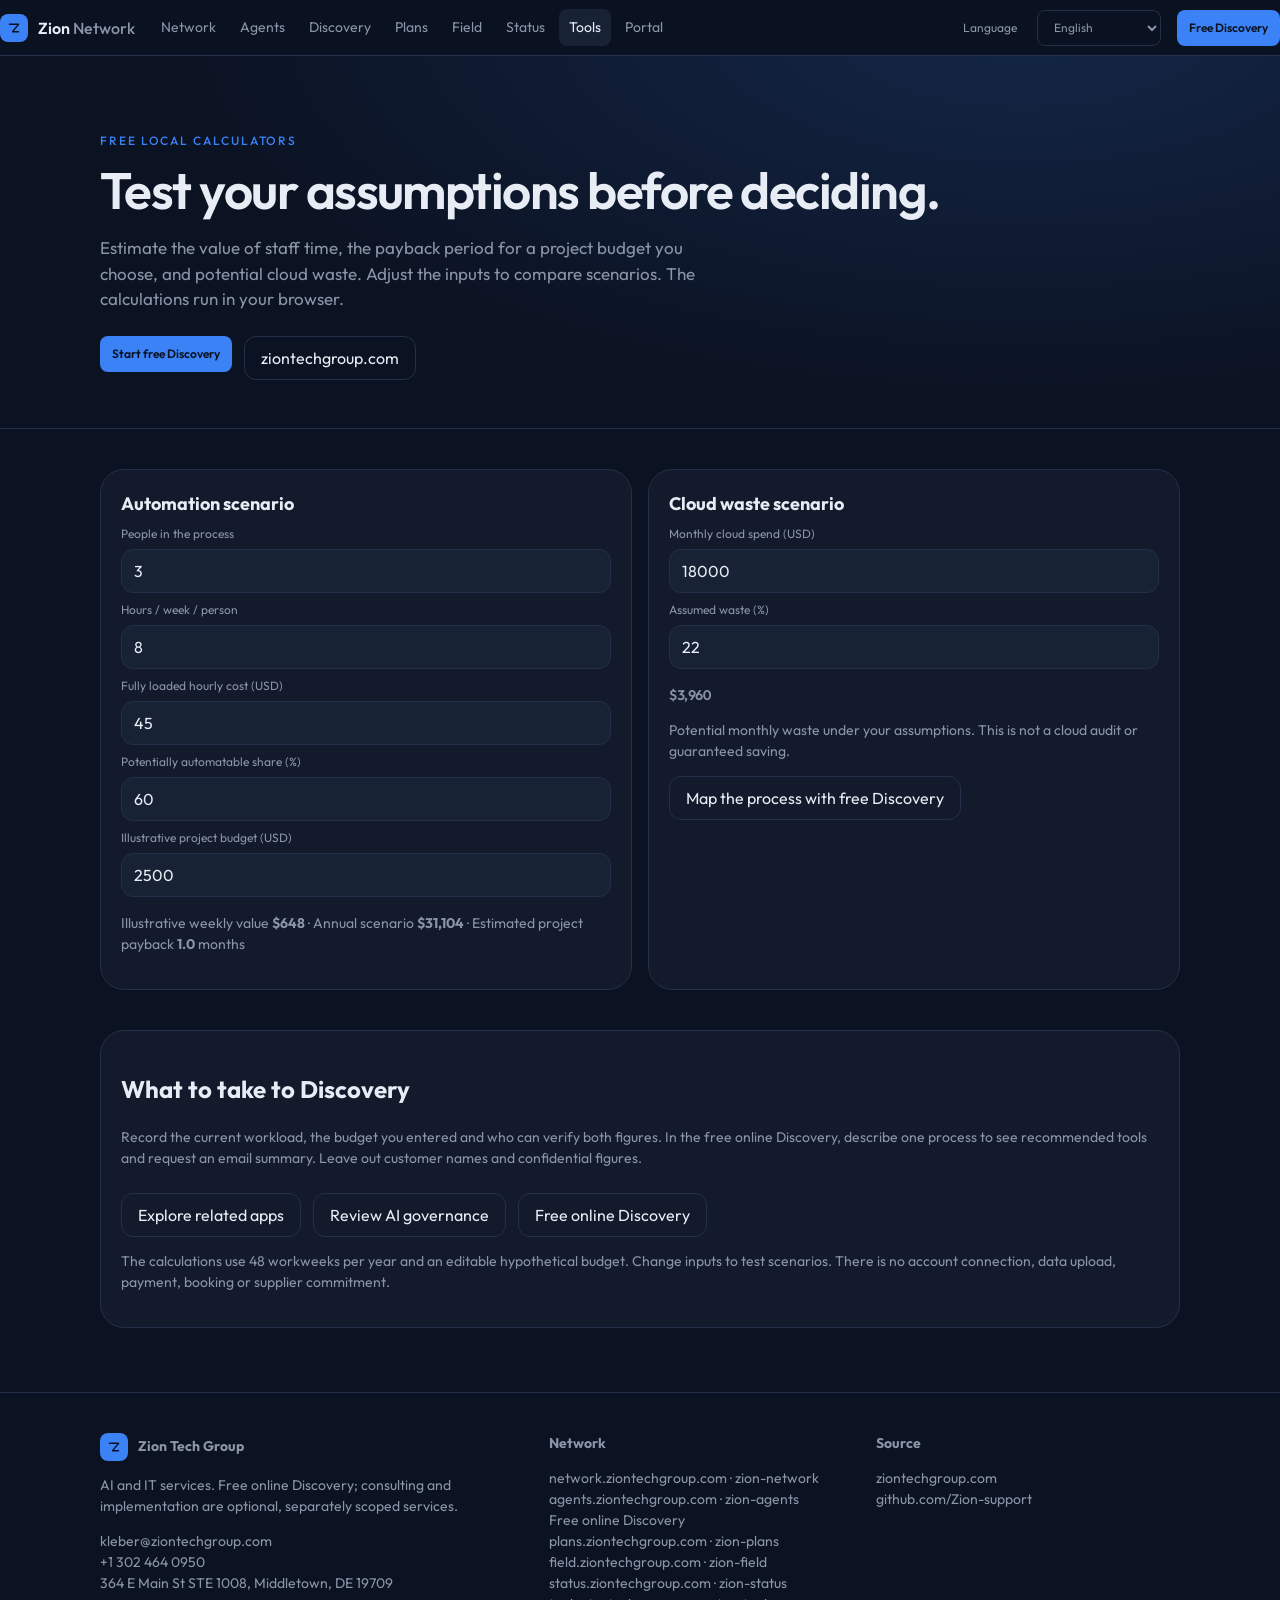
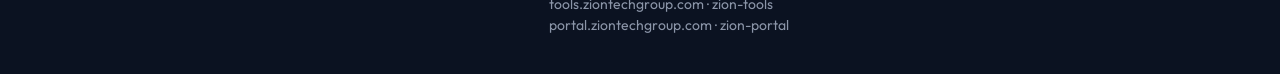
==== commit cca99c07: "Clarify project payback and link the free Discovery from all navigation" ====
--- a/index.html
+++ b/index.html
@@ -28,7 +28,7 @@
   <a class="brand" href="https://ziontechgroup.com/zion-network/"><span class="z" aria-hidden="true"><svg viewBox="0 0 32 32" fill="none"><path d="M8 9.5h16l-10.5 13H24" stroke="#0b1221" stroke-width="2.6" stroke-linejoin="round" stroke-linecap="round"/></svg></span><span>Zion <span style="color:var(--muted);font-weight:500">Network</span></span></a>
   <nav class="nav" aria-label="Zion app navigation"><a class="" href="https://ziontechgroup.com/zion-network/"><span data-i18n="navNetwork">Network</span></a>
 <a class="" href="https://ziontechgroup.com/zion-agents/"><span data-i18n="navAgents">Agents</span></a>
-<a class="" href="https://ziontechgroup.com/zion-discovery/"><span data-i18n="navDiscoveryMenu">Discovery</span></a>
+<a href="https://ziontechgroup.com/discovery/" data-localized-discovery><span data-i18n="navDiscoveryMenu">Discovery</span></a>
 <a class="" href="https://ziontechgroup.com/zion-plans/"><span data-i18n="navPlans">Plans</span></a>
 <a class="" href="https://ziontechgroup.com/zion-field/"><span data-i18n="navField">Field</span></a>
 <a class="" href="https://ziontechgroup.com/zion-status/"><span data-i18n="navStatus">Status</span></a>
@@ -45,7 +45,7 @@
   <section class="hero"><div class="wrap">
     <p class="kicker" data-i18n="kicker">Free local calculators</p>
     <h1 data-i18n="heading">Test your assumptions before deciding.</h1>
-    <p class="lead" data-i18n="intro">Model capacity value, illustrative Starter payback and potential cloud waste. These are editable scenarios, not measured savings, quotes or implementation commitments. Calculator inputs are processed in this browser.</p>
+    <p class="lead" data-i18n="intro">Estimate the value of staff time, the payback period for a project budget you choose, and potential cloud waste. Adjust the inputs to compare scenarios. The calculations run in your browser.</p>
     <div class="row">
       <a class="cta" href="https://ziontechgroup.com/discovery/" data-localized-discovery data-i18n="startDiscovery">Start free Discovery</a>
       <a class="ghost" href="https://ziontechgroup.com" target="_blank" rel="noreferrer">ziontechgroup.com</a>
@@ -60,7 +60,7 @@
             <label for="rate" style="margin-top:8px" data-i18n="rate">Fully loaded hourly cost (USD)</label><input id="rate" type="number" min="0" step="1" value="45"/>
             <label for="cover" style="margin-top:8px" data-i18n="cover">Potentially automatable share (%)</label><input id="cover" type="number" min="0" max="100" step="1" value="60"/>
             <label for="investment" style="margin-top:8px" data-i18n="investment">Illustrative project budget (USD)</label><input id="investment" type="number" min="0" step="100" value="2500"/>
-            <p style="margin-top:16px" aria-live="polite"><span data-i18n="weekly">Illustrative weekly value</span> <strong id="weekly">$648</strong> · <span data-i18n="yearly">Annual scenario</span> <strong id="yearly">$31,104</strong> · <span data-i18n="payback">Illustrative Starter payback</span> <strong id="payback">1.0</strong> <span data-i18n="months">months</span></p>
+            <p style="margin-top:16px" aria-live="polite"><span data-i18n="weekly">Illustrative weekly value</span> <strong id="weekly">$648</strong> · <span data-i18n="yearly">Annual scenario</span> <strong id="yearly">$31,104</strong> · <span data-i18n="payback">Estimated project payback</span> <strong id="payback">1.0</strong> <span data-i18n="months">months</span></p>
           </article>
           <article class="card">
             <h3 data-i18n="finTitle">Cloud waste scenario</h3>
@@ -72,8 +72,8 @@
           </article>
         </section>
     <section class="card" aria-labelledby="next-steps-title" style="margin:0 0 32px">
-      <h2 id="next-steps-title" data-i18n="nextTitle">Connect your estimate to a safer next step</h2>
-      <p data-i18n="nextBody">Write down the process owner and measured baseline. Review assumptions and governance before testing with synthetic or authorized data. No estimate reserves an engineer, places an order or approves a paid project.</p>
+      <h2 id="next-steps-title" data-i18n="nextTitle">What to take to Discovery</h2>
+      <p data-i18n="nextBody">Record the current workload, the budget you entered and who can verify both figures. In the free online Discovery, describe one process to see recommended tools and request an email summary. Leave out customer names and confidential figures.</p>
       <div class="row">
         <a class="ghost" href="https://ziontechgroup.com/apps/" data-i18n="networkGuide">Explore related apps</a>
         <a class="ghost" href="https://ziontechgroup.com/ai-governance-checklist/" data-i18n="governance">Review AI governance</a>
@@ -89,14 +89,14 @@
     <p data-i18n="footer">AI and IT services. Free online Discovery; consulting and implementation are optional, separately scoped services.</p>
     <p><a href="mailto:kleber@ziontechgroup.com">kleber@ziontechgroup.com</a><br>+1 302 464 0950<br>364 E Main St STE 1008, Middletown, DE 19709</p>
   </div>
-  <div><strong data-i18n="networkFooter">Network</strong><p><a href="https://ziontechgroup.com/zion-network/">network.ziontechgroup.com</a> · <a href="https://ziontechgroup.com/zion-network/">zion-network</a><br><a href="https://ziontechgroup.com/zion-agents/">agents.ziontechgroup.com</a> · <a href="https://ziontechgroup.com/zion-agents/">zion-agents</a><br><a href="https://ziontechgroup.com/zion-discovery/">discovery.ziontechgroup.com</a> · <a href="https://ziontechgroup.com/zion-discovery/">zion-discovery</a><br><a href="https://ziontechgroup.com/zion-plans/">plans.ziontechgroup.com</a> · <a href="https://ziontechgroup.com/zion-plans/">zion-plans</a><br><a href="https://ziontechgroup.com/zion-field/">field.ziontechgroup.com</a> · <a href="https://ziontechgroup.com/zion-field/">zion-field</a><br><a href="https://ziontechgroup.com/zion-status/">status.ziontechgroup.com</a> · <a href="https://ziontechgroup.com/zion-status/">zion-status</a><br><a href="https://ziontechgroup.com/zion-tools/">tools.ziontechgroup.com</a> · <a href="https://ziontechgroup.com/zion-tools/">zion-tools</a><br><a href="https://ziontechgroup.com/zion-portal/">portal.ziontechgroup.com</a> · <a href="https://ziontechgroup.com/zion-portal/">zion-portal</a></p></div>
+  <div><strong data-i18n="networkFooter">Network</strong><p><a href="https://ziontechgroup.com/zion-network/">network.ziontechgroup.com</a> · <a href="https://ziontechgroup.com/zion-network/">zion-network</a><br><a href="https://ziontechgroup.com/zion-agents/">agents.ziontechgroup.com</a> · <a href="https://ziontechgroup.com/zion-agents/">zion-agents</a><br><a href="https://ziontechgroup.com/discovery/" data-localized-discovery data-i18n="freeDiscovery">Free online Discovery</a><br><a href="https://ziontechgroup.com/zion-plans/">plans.ziontechgroup.com</a> · <a href="https://ziontechgroup.com/zion-plans/">zion-plans</a><br><a href="https://ziontechgroup.com/zion-field/">field.ziontechgroup.com</a> · <a href="https://ziontechgroup.com/zion-field/">zion-field</a><br><a href="https://ziontechgroup.com/zion-status/">status.ziontechgroup.com</a> · <a href="https://ziontechgroup.com/zion-status/">zion-status</a><br><a href="https://ziontechgroup.com/zion-tools/">tools.ziontechgroup.com</a> · <a href="https://ziontechgroup.com/zion-tools/">zion-tools</a><br><a href="https://ziontechgroup.com/zion-portal/">portal.ziontechgroup.com</a> · <a href="https://ziontechgroup.com/zion-portal/">zion-portal</a></p></div>
   <div><strong data-i18n="sourceFooter">Source</strong><p><a href="https://ziontechgroup.com">ziontechgroup.com</a><br>
   <a href="https://github.com/Zion-support">github.com/Zion-support</a></p></div>
 </div></footer>
 <script>
 (function () {
   "use strict";
-  const dictionary = {"en":{"language":"Language","navDiscovery":"Free Discovery","startDiscovery":"Start free Discovery","kicker":"Free local calculators","heading":"Test your assumptions before deciding.","intro":"Model capacity value, illustrative Starter payback and potential cloud waste. These are editable scenarios, not measured savings, quotes or implementation commitments. Calculator inputs are processed in this browser.","roiTitle":"Automation scenario","finTitle":"Cloud waste scenario","people":"People in the process","hours":"Hours / week / person","rate":"Fully loaded hourly cost (USD)","cover":"Potentially automatable share (%)","spend":"Monthly cloud spend (USD)","waste":"Assumed waste (%)","weekly":"Illustrative weekly value","yearly":"Annual scenario","payback":"Illustrative Starter payback","months":"months","cloudNote":"Potential monthly waste under your assumptions. This is not a cloud audit or guaranteed saving.","mapOwner":"Map the process with free Discovery","nextTitle":"Connect your estimate to a safer next step","nextBody":"Write down the process owner and measured baseline. Review assumptions and governance before testing with synthetic or authorized data. No estimate reserves an engineer, places an order or approves a paid project.","networkGuide":"Explore related apps","governance":"Review AI governance","freeDiscovery":"Free online Discovery","limits":"The calculations use 48 workweeks per year and an editable hypothetical budget. Change inputs to test scenarios. There is no account connection, data upload, payment, booking or supplier commitment.","footer":"AI and IT services. Free online Discovery; consulting and implementation are optional, separately scoped services.","networkFooter":"Network","sourceFooter":"Source","investment":"Illustrative project budget (USD)","navNetwork":"Network","navAgents":"Agents","navDiscoveryMenu":"Discovery","navPlans":"Plans","navField":"Field","navStatus":"Status","navTools":"Tools","navPortal":"Portal"},"pt":{"language":"Idioma","navDiscovery":"Discovery grátis","startDiscovery":"Iniciar Discovery grátis","kicker":"Calculadoras locais gratuitas","heading":"Teste suas premissas antes de decidir.","intro":"Simule o valor de capacidade, o retorno hipotético do plano Starter e o desperdício de nuvem. São cenários ajustáveis, não economias medidas, orçamentos ou compromissos. Os dados são calculados neste navegador.","roiTitle":"Cenário de automação","finTitle":"Cenário de desperdício em nuvem","people":"Pessoas no processo","hours":"Horas por semana por pessoa","rate":"Custo horário total (USD)","cover":"Parcela potencialmente automatizável (%)","spend":"Gasto mensal em nuvem (USD)","waste":"Desperdício presumido (%)","weekly":"Valor semanal ilustrativo","yearly":"Cenário anual","payback":"Retorno hipotético do Starter","months":"meses","cloudNote":"Possível desperdício mensal conforme suas premissas. Não é auditoria de nuvem nem economia garantida.","mapOwner":"Mapear o processo no Discovery gratuito","nextTitle":"Transforme a estimativa em uma próxima etapa segura","nextBody":"Registre o responsável e a linha de base medida. Revise premissas e governança antes de testar com dados sintéticos ou autorizados. Nenhuma estimativa reserva técnico, realiza compras ou aprova projeto pago.","networkGuide":"Explorar apps relacionados","governance":"Revisar governança de IA","freeDiscovery":"Discovery online grátis","limits":"O cálculo usa 48 semanas de trabalho por ano e um orçamento hipotético editável. Ajuste os parâmetros. Não há conexão com contas, envio de dados, pagamento, reserva ou compromisso de fornecedor.","footer":"Serviços de IA e TI. Discovery online gratuito; consultoria e implementação são opcionais e contratadas separadamente.","networkFooter":"Rede","sourceFooter":"Código-fonte","investment":"Orçamento hipotético do projeto (USD)","navNetwork":"Rede","navAgents":"Agentes","navDiscoveryMenu":"Discovery","navPlans":"Planos","navField":"Campo","navStatus":"Status","navTools":"Ferramentas","navPortal":"Portal"},"es":{"language":"Idioma","navDiscovery":"Discovery gratuito","startDiscovery":"Iniciar Discovery gratis","kicker":"Calculadoras locales gratuitas","heading":"Compruebe sus supuestos antes de decidir.","intro":"Modele el valor de capacidad, el retorno hipotético de Starter y el posible desperdicio en la nube. Son escenarios editables, no ahorros medidos, presupuestos ni compromisos. Los cálculos se realizan en este navegador.","roiTitle":"Escenario de automatización","finTitle":"Escenario de desperdicio en la nube","people":"Personas en el proceso","hours":"Horas semanales por persona","rate":"Costo horario total (USD)","cover":"Porcentaje potencialmente automatizable (%)","spend":"Gasto mensual en la nube (USD)","waste":"Desperdicio supuesto (%)","weekly":"Valor semanal ilustrativo","yearly":"Escenario anual","payback":"Retorno hipotético de Starter","months":"meses","cloudNote":"Posible desperdicio mensual según sus supuestos. No es una auditoría ni ahorro garantizado.","mapOwner":"Mapear el proceso con Discovery gratuito","nextTitle":"Conecte la estimación con un siguiente paso seguro","nextBody":"Identifique al responsable y una línea base medida. Revise los supuestos y la gobernanza antes de probar con datos sintéticos o autorizados. Ninguna estimación reserva técnicos, compra ni aprueba un proyecto de pago.","networkGuide":"Explorar apps relacionados","governance":"Revisar la gobernanza de IA","freeDiscovery":"Discovery en línea gratuito","limits":"Los cálculos usan 48 semanas laborales al año y un presupuesto hipotético editable. Ajuste los datos. No se conectan cuentas ni se envían datos, pagos, reservas o compromisos.","footer":"Servicios de IA y TI. Discovery en línea gratuito; consultoría e implementación son opcionales y se contratan por separado.","networkFooter":"Red","sourceFooter":"Código fuente","investment":"Presupuesto hipotético del proyecto (USD)","navNetwork":"Red","navAgents":"Agentes","navDiscoveryMenu":"Discovery","navPlans":"Planes","navField":"Campo","navStatus":"Estado","navTools":"Herramientas","navPortal":"Portal"},"fr":{"language":"Langue","navDiscovery":"Discovery gratuit","startDiscovery":"Lancer le Discovery gratuit","kicker":"Calculateurs locaux gratuits","heading":"Testez vos hypothèses avant de décider.","intro":"Modélisez la valeur potentielle, le délai de retour hypothétique de Starter et le gaspillage cloud possible. Ce sont des scénarios modifiables, ni économies mesurées, ni devis, ni engagements. Les calculs restent dans ce navigateur.","roiTitle":"Scénario d’automatisation","finTitle":"Scénario de gaspillage cloud","people":"Personnes concernées","hours":"Heures par semaine et par personne","rate":"Coût horaire chargé (USD)","cover":"Part potentiellement automatisable (%)","spend":"Dépense cloud mensuelle (USD)","waste":"Gaspillage supposé (%)","weekly":"Valeur hebdomadaire indicative","yearly":"Scénario annuel","payback":"Retour hypothétique de Starter","months":"mois","cloudNote":"Gaspillage mensuel potentiel selon vos hypothèses. Ce n’est ni un audit cloud ni une économie garantie.","mapOwner":"Cartographier le processus avec le Discovery gratuit","nextTitle":"Transformez l’estimation en étape plus sûre","nextBody":"Identifiez un responsable et une référence mesurée. Vérifiez les hypothèses et la gouvernance avant tout essai avec des données fictives ou autorisées. Aucun calcul ne réserve un technicien, ne commande ni n’approuve un projet payant.","networkGuide":"Explorer les apps associées","governance":"Vérifier la gouvernance IA","freeDiscovery":"Discovery en ligne gratuit","limits":"Le calcul suppose 48 semaines de travail par an et un budget hypothétique modifiable. Ajustez les entrées. Aucun accès au compte, transfert de données, paiement, réservation ou engagement fournisseur.","footer":"Services IA et IT. Discovery en ligne gratuit ; conseil et déploiement facultatifs, avec périmètre distinct.","networkFooter":"Réseau","sourceFooter":"Code source","investment":"Budget hypothétique du projet (USD)","navNetwork":"Réseau","navAgents":"Agents","navDiscoveryMenu":"Discovery","navPlans":"Offres","navField":"Terrain","navStatus":"Statut","navTools":"Outils","navPortal":"Portail"},"de":{"language":"Sprache","navDiscovery":"Kostenloses Discovery","startDiscovery":"Kostenloses Discovery starten","kicker":"Kostenlose lokale Rechner","heading":"Prüfen Sie Annahmen vor der Entscheidung.","intro":"Modellieren Sie Kapazitätswerte, eine hypothetische Starter-Amortisation und mögliche Cloud-Verschwendung. Dies sind veränderbare Szenarien, keine gemessenen Einsparungen, Angebote oder Zusagen. Die Berechnung erfolgt in diesem Browser.","roiTitle":"Automatisierungsszenario","finTitle":"Cloud-Verschwendungsszenario","people":"Personen im Prozess","hours":"Stunden pro Woche und Person","rate":"Vollkosten je Stunde (USD)","cover":"Potenziell automatisierbarer Anteil (%)","spend":"Monatliche Cloud-Ausgaben (USD)","waste":"Angenommene Verschwendung (%)","weekly":"Illustrativer Wochenwert","yearly":"Jahresszenario","payback":"Hypothetische Starter-Amortisation","months":"Monate","cloudNote":"Mögliche monatliche Verschwendung gemäß Annahmen. Kein Cloud-Audit und keine garantierte Einsparung.","mapOwner":"Prozess mit kostenlosem Discovery erfassen","nextTitle":"Von der Schätzung zum sicheren nächsten Schritt","nextBody":"Notieren Sie Prozessverantwortliche und eine gemessene Ausgangsbasis. Prüfen Sie Annahmen und Governance vor Tests mit synthetischen oder genehmigten Daten. Keine Schätzung reserviert Techniker, bestellt Leistungen oder genehmigt ein bezahltes Projekt.","networkGuide":"Verwandte Apps ansehen","governance":"KI-Governance prüfen","freeDiscovery":"Kostenloses Online-Discovery","limits":"Die Berechnung nutzt 48 Arbeitswochen pro Jahr und ein editierbares hypothetisches Budget. Passen Sie die Eingaben an. Keine Kontoverbindung, Datenübermittlung, Zahlung, Buchung oder Lieferantenzusage.","footer":"KI- und IT-Services. Kostenloses Online-Discovery; Beratung und Umsetzung sind optional und werden separat vereinbart.","networkFooter":"Netzwerk","sourceFooter":"Quellcode","investment":"Hypothetisches Projektbudget (USD)","navNetwork":"Netzwerk","navAgents":"Agenten","navDiscoveryMenu":"Discovery","navPlans":"Tarife","navField":"Außendienst","navStatus":"Status","navTools":"Werkzeuge","navPortal":"Portal"}};
+  const dictionary = {"en":{"language":"Language","navDiscovery":"Free Discovery","startDiscovery":"Start free Discovery","kicker":"Free local calculators","heading":"Test your assumptions before deciding.","intro":"Estimate the value of staff time, the payback period for a project budget you choose, and potential cloud waste. Adjust the inputs to compare scenarios. The calculations run in your browser.","roiTitle":"Automation scenario","finTitle":"Cloud waste scenario","people":"People in the process","hours":"Hours / week / person","rate":"Fully loaded hourly cost (USD)","cover":"Potentially automatable share (%)","spend":"Monthly cloud spend (USD)","waste":"Assumed waste (%)","weekly":"Illustrative weekly value","yearly":"Annual scenario","payback":"Estimated project payback","months":"months","cloudNote":"Potential monthly waste under your assumptions. This is not a cloud audit or guaranteed saving.","mapOwner":"Map the process with free Discovery","nextTitle":"What to take to Discovery","nextBody":"Record the current workload, the budget you entered and who can verify both figures. In the free online Discovery, describe one process to see recommended tools and request an email summary. Leave out customer names and confidential figures.","networkGuide":"Explore related apps","governance":"Review AI governance","freeDiscovery":"Free online Discovery","limits":"The calculations use 48 workweeks per year and an editable hypothetical budget. Change inputs to test scenarios. There is no account connection, data upload, payment, booking or supplier commitment.","footer":"AI and IT services. Free online Discovery; consulting and implementation are optional, separately scoped services.","networkFooter":"Network","sourceFooter":"Source","investment":"Illustrative project budget (USD)","navNetwork":"Network","navAgents":"Agents","navDiscoveryMenu":"Discovery","navPlans":"Plans","navField":"Field","navStatus":"Status","navTools":"Tools","navPortal":"Portal"},"pt":{"language":"Idioma","navDiscovery":"Discovery grátis","startDiscovery":"Iniciar Discovery grátis","kicker":"Calculadoras locais gratuitas","heading":"Teste suas premissas antes de decidir.","intro":"Estime o valor das horas da equipe, o prazo de retorno do orçamento que você definir e o possível desperdício na nuvem. Ajuste os valores para comparar cenários. O cálculo é feito no seu navegador.","roiTitle":"Cenário de automação","finTitle":"Cenário de desperdício em nuvem","people":"Pessoas no processo","hours":"Horas por semana por pessoa","rate":"Custo horário total (USD)","cover":"Parcela potencialmente automatizável (%)","spend":"Gasto mensal em nuvem (USD)","waste":"Desperdício presumido (%)","weekly":"Valor semanal ilustrativo","yearly":"Cenário anual","payback":"Prazo estimado de retorno do projeto","months":"meses","cloudNote":"Possível desperdício mensal conforme suas premissas. Não é auditoria de nuvem nem economia garantida.","mapOwner":"Mapear o processo no Discovery gratuito","nextTitle":"O que levar ao Discovery","nextBody":"Anote a carga de trabalho atual, o orçamento usado e quem pode validar os dois valores. No Discovery online gratuito, descreva um processo para ver as ferramentas recomendadas e solicitar um resumo por e-mail. Evite incluir nomes de clientes e valores confidenciais.","networkGuide":"Explorar apps relacionados","governance":"Revisar governança de IA","freeDiscovery":"Discovery online grátis","limits":"O cálculo usa 48 semanas de trabalho por ano e um orçamento hipotético editável. Ajuste os parâmetros. Não há conexão com contas, envio de dados, pagamento, reserva ou compromisso de fornecedor.","footer":"Serviços de IA e TI. Discovery online gratuito; consultoria e implementação são opcionais e contratadas separadamente.","networkFooter":"Rede","sourceFooter":"Código-fonte","investment":"Orçamento hipotético do projeto (USD)","navNetwork":"Rede","navAgents":"Agentes","navDiscoveryMenu":"Discovery","navPlans":"Planos","navField":"Campo","navStatus":"Status","navTools":"Ferramentas","navPortal":"Portal"},"es":{"language":"Idioma","navDiscovery":"Discovery gratuito","startDiscovery":"Iniciar Discovery gratis","kicker":"Calculadoras locales gratuitas","heading":"Compruebe sus supuestos antes de decidir.","intro":"Estime el valor del tiempo del equipo, el plazo de recuperación del presupuesto que elija y el posible gasto innecesario en la nube. Ajuste los datos para comparar escenarios. Los cálculos se realizan en su navegador.","roiTitle":"Escenario de automatización","finTitle":"Escenario de desperdicio en la nube","people":"Personas en el proceso","hours":"Horas semanales por persona","rate":"Costo horario total (USD)","cover":"Porcentaje potencialmente automatizable (%)","spend":"Gasto mensual en la nube (USD)","waste":"Desperdicio supuesto (%)","weekly":"Valor semanal ilustrativo","yearly":"Escenario anual","payback":"Plazo estimado de recuperación del proyecto","months":"meses","cloudNote":"Posible desperdicio mensual según sus supuestos. No es una auditoría ni ahorro garantizado.","mapOwner":"Mapear el proceso con Discovery gratuito","nextTitle":"Qué llevar al Discovery","nextBody":"Anote la carga de trabajo actual, el presupuesto utilizado y quién puede validar ambos datos. En el Discovery gratuito en línea puede describir un proceso, ver las herramientas recomendadas y solicitar un resumen por correo. Omita los nombres de clientes y las cifras confidenciales.","networkGuide":"Explorar apps relacionados","governance":"Revisar la gobernanza de IA","freeDiscovery":"Discovery en línea gratuito","limits":"Los cálculos usan 48 semanas laborales al año y un presupuesto hipotético editable. Ajuste los datos. No se conectan cuentas ni se envían datos, pagos, reservas o compromisos.","footer":"Servicios de IA y TI. Discovery en línea gratuito; consultoría e implementación son opcionales y se contratan por separado.","networkFooter":"Red","sourceFooter":"Código fuente","investment":"Presupuesto hipotético del proyecto (USD)","navNetwork":"Red","navAgents":"Agentes","navDiscoveryMenu":"Discovery","navPlans":"Planes","navField":"Campo","navStatus":"Estado","navTools":"Herramientas","navPortal":"Portal"},"fr":{"language":"Langue","navDiscovery":"Discovery gratuit","startDiscovery":"Lancer le Discovery gratuit","kicker":"Calculateurs locaux gratuits","heading":"Testez vos hypothèses avant de décider.","intro":"Estimez la valeur du temps de travail, le délai de récupération du budget de votre choix et les dépenses cloud potentiellement superflues. Ajustez les données pour comparer les scénarios. Les calculs se font dans votre navigateur.","roiTitle":"Scénario d’automatisation","finTitle":"Scénario de gaspillage cloud","people":"Personnes concernées","hours":"Heures par semaine et par personne","rate":"Coût horaire chargé (USD)","cover":"Part potentiellement automatisable (%)","spend":"Dépense cloud mensuelle (USD)","waste":"Gaspillage supposé (%)","weekly":"Valeur hebdomadaire indicative","yearly":"Scénario annuel","payback":"Délai estimé de récupération de l’investissement","months":"mois","cloudNote":"Gaspillage mensuel potentiel selon vos hypothèses. Ce n’est ni un audit cloud ni une économie garantie.","mapOwner":"Cartographier le processus avec le Discovery gratuit","nextTitle":"Préparer votre Discovery","nextBody":"Notez la charge de travail actuelle, le budget saisi et la personne qui peut valider ces deux chiffres. Dans le Discovery gratuit en ligne, décrivez un processus pour voir les outils recommandés et demander un résumé par e-mail. Évitez les noms de clients et les chiffres confidentiels.","networkGuide":"Explorer les apps associées","governance":"Vérifier la gouvernance IA","freeDiscovery":"Discovery en ligne gratuit","limits":"Le calcul suppose 48 semaines de travail par an et un budget hypothétique modifiable. Ajustez les entrées. Aucun accès au compte, transfert de données, paiement, réservation ou engagement fournisseur.","footer":"Services IA et IT. Discovery en ligne gratuit ; conseil et déploiement facultatifs, avec périmètre distinct.","networkFooter":"Réseau","sourceFooter":"Code source","investment":"Budget hypothétique du projet (USD)","navNetwork":"Réseau","navAgents":"Agents","navDiscoveryMenu":"Discovery","navPlans":"Offres","navField":"Terrain","navStatus":"Statut","navTools":"Outils","navPortal":"Portail"},"de":{"language":"Sprache","navDiscovery":"Kostenloses Discovery","startDiscovery":"Kostenloses Discovery starten","kicker":"Kostenlose lokale Rechner","heading":"Prüfen Sie Annahmen vor der Entscheidung.","intro":"Schätzen Sie den Wert der Arbeitszeit, die Amortisationsdauer für Ihr gewähltes Projektbudget und mögliche unnötige Cloud-Ausgaben. Ändern Sie die Eingaben, um Szenarien zu vergleichen. Die Berechnung erfolgt in Ihrem Browser.","roiTitle":"Automatisierungsszenario","finTitle":"Cloud-Verschwendungsszenario","people":"Personen im Prozess","hours":"Stunden pro Woche und Person","rate":"Vollkosten je Stunde (USD)","cover":"Potenziell automatisierbarer Anteil (%)","spend":"Monatliche Cloud-Ausgaben (USD)","waste":"Angenommene Verschwendung (%)","weekly":"Illustrativer Wochenwert","yearly":"Jahresszenario","payback":"Geschätzte Amortisationsdauer des Projekts","months":"Monate","cloudNote":"Mögliche monatliche Verschwendung gemäß Annahmen. Kein Cloud-Audit und keine garantierte Einsparung.","mapOwner":"Prozess mit kostenlosem Discovery erfassen","nextTitle":"Vorbereitung auf die Discovery","nextBody":"Halten Sie den aktuellen Arbeitsaufwand, das eingegebene Budget und die zuständige Person für die Prüfung fest. Beschreiben Sie in der kostenlosen Online-Discovery einen Prozess, um passende Werkzeuge zu sehen und eine Zusammenfassung per E-Mail anzufordern. Lassen Sie Kundennamen und vertrauliche Zahlen weg.","networkGuide":"Verwandte Apps ansehen","governance":"KI-Governance prüfen","freeDiscovery":"Kostenloses Online-Discovery","limits":"Die Berechnung nutzt 48 Arbeitswochen pro Jahr und ein editierbares hypothetisches Budget. Passen Sie die Eingaben an. Keine Kontoverbindung, Datenübermittlung, Zahlung, Buchung oder Lieferantenzusage.","footer":"KI- und IT-Services. Kostenloses Online-Discovery; Beratung und Umsetzung sind optional und werden separat vereinbart.","networkFooter":"Netzwerk","sourceFooter":"Quellcode","investment":"Hypothetisches Projektbudget (USD)","navNetwork":"Netzwerk","navAgents":"Agenten","navDiscoveryMenu":"Discovery","navPlans":"Tarife","navField":"Außendienst","navStatus":"Status","navTools":"Werkzeuge","navPortal":"Portal"}};
   const picker = document.getElementById("zion-language");
   function apply(locale) {
     const lang = Object.prototype.hasOwnProperty.call(dictionary, locale) ? locale : "en";
